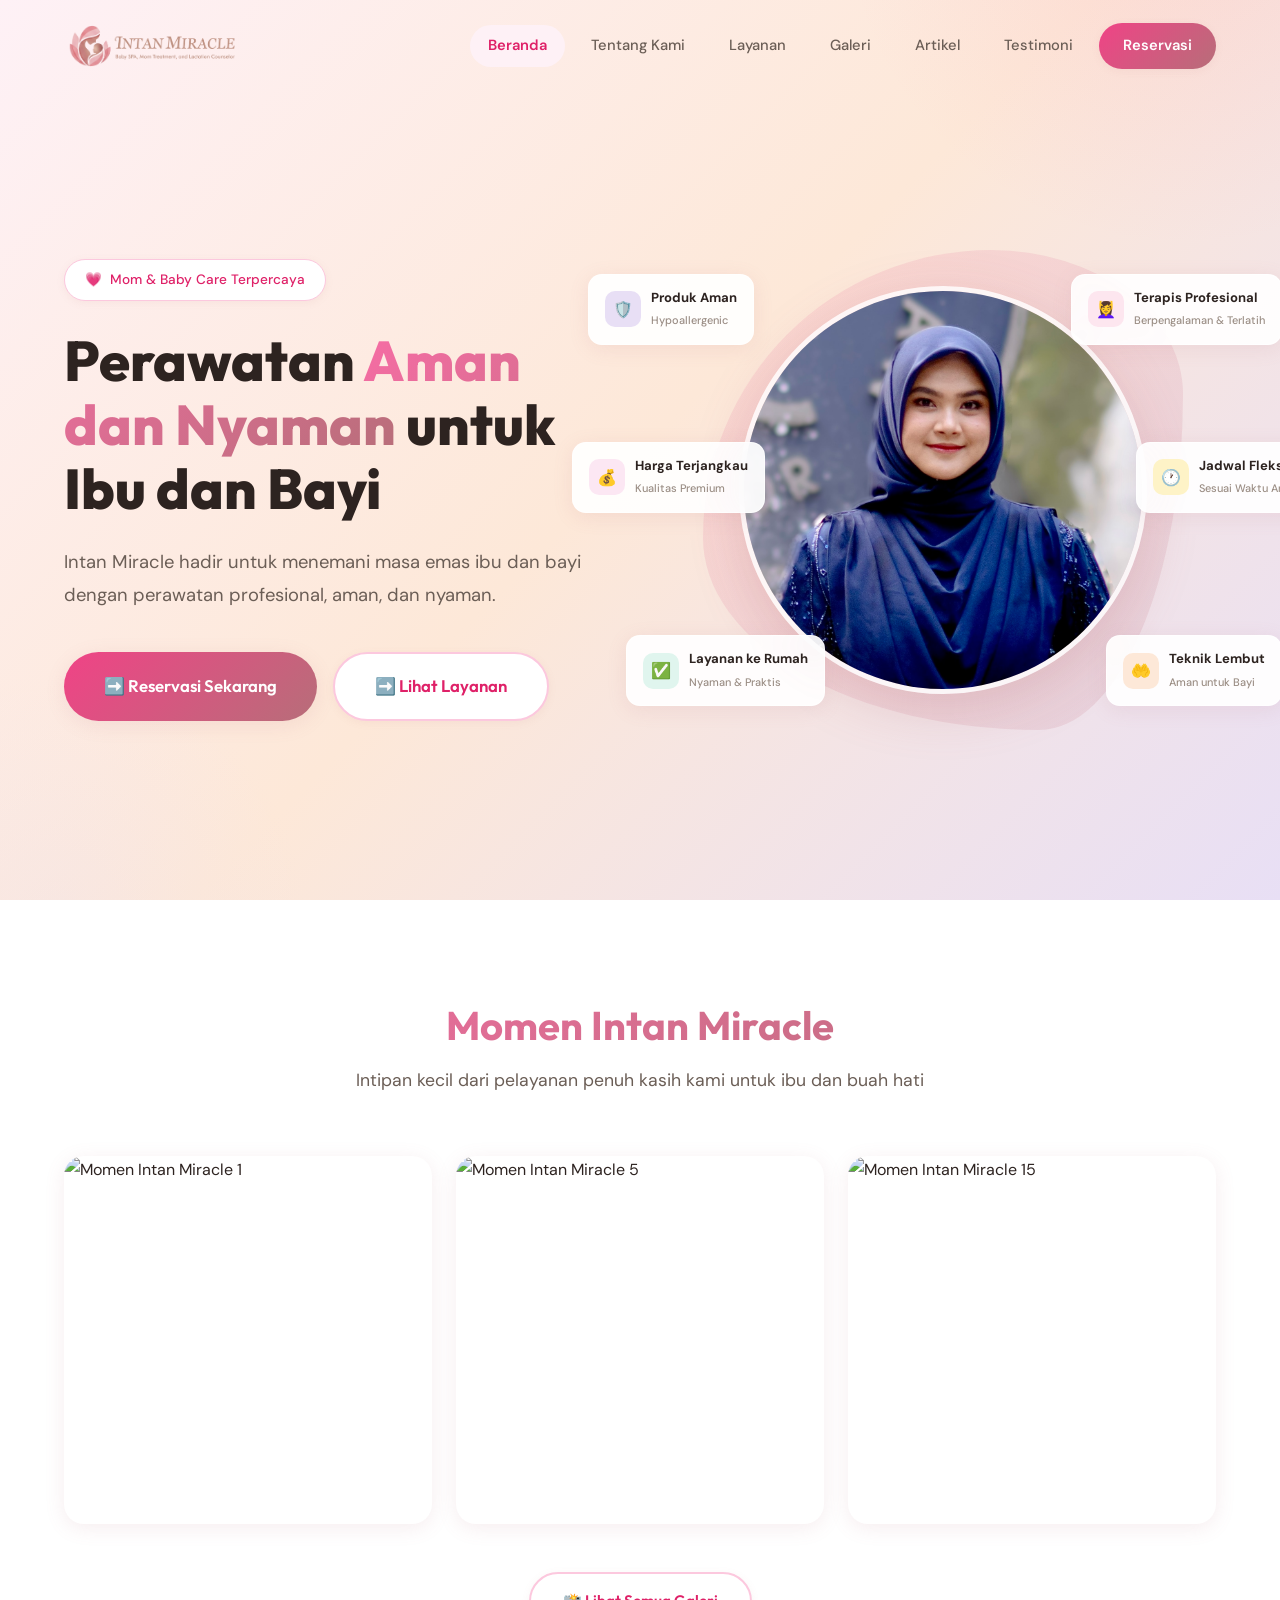
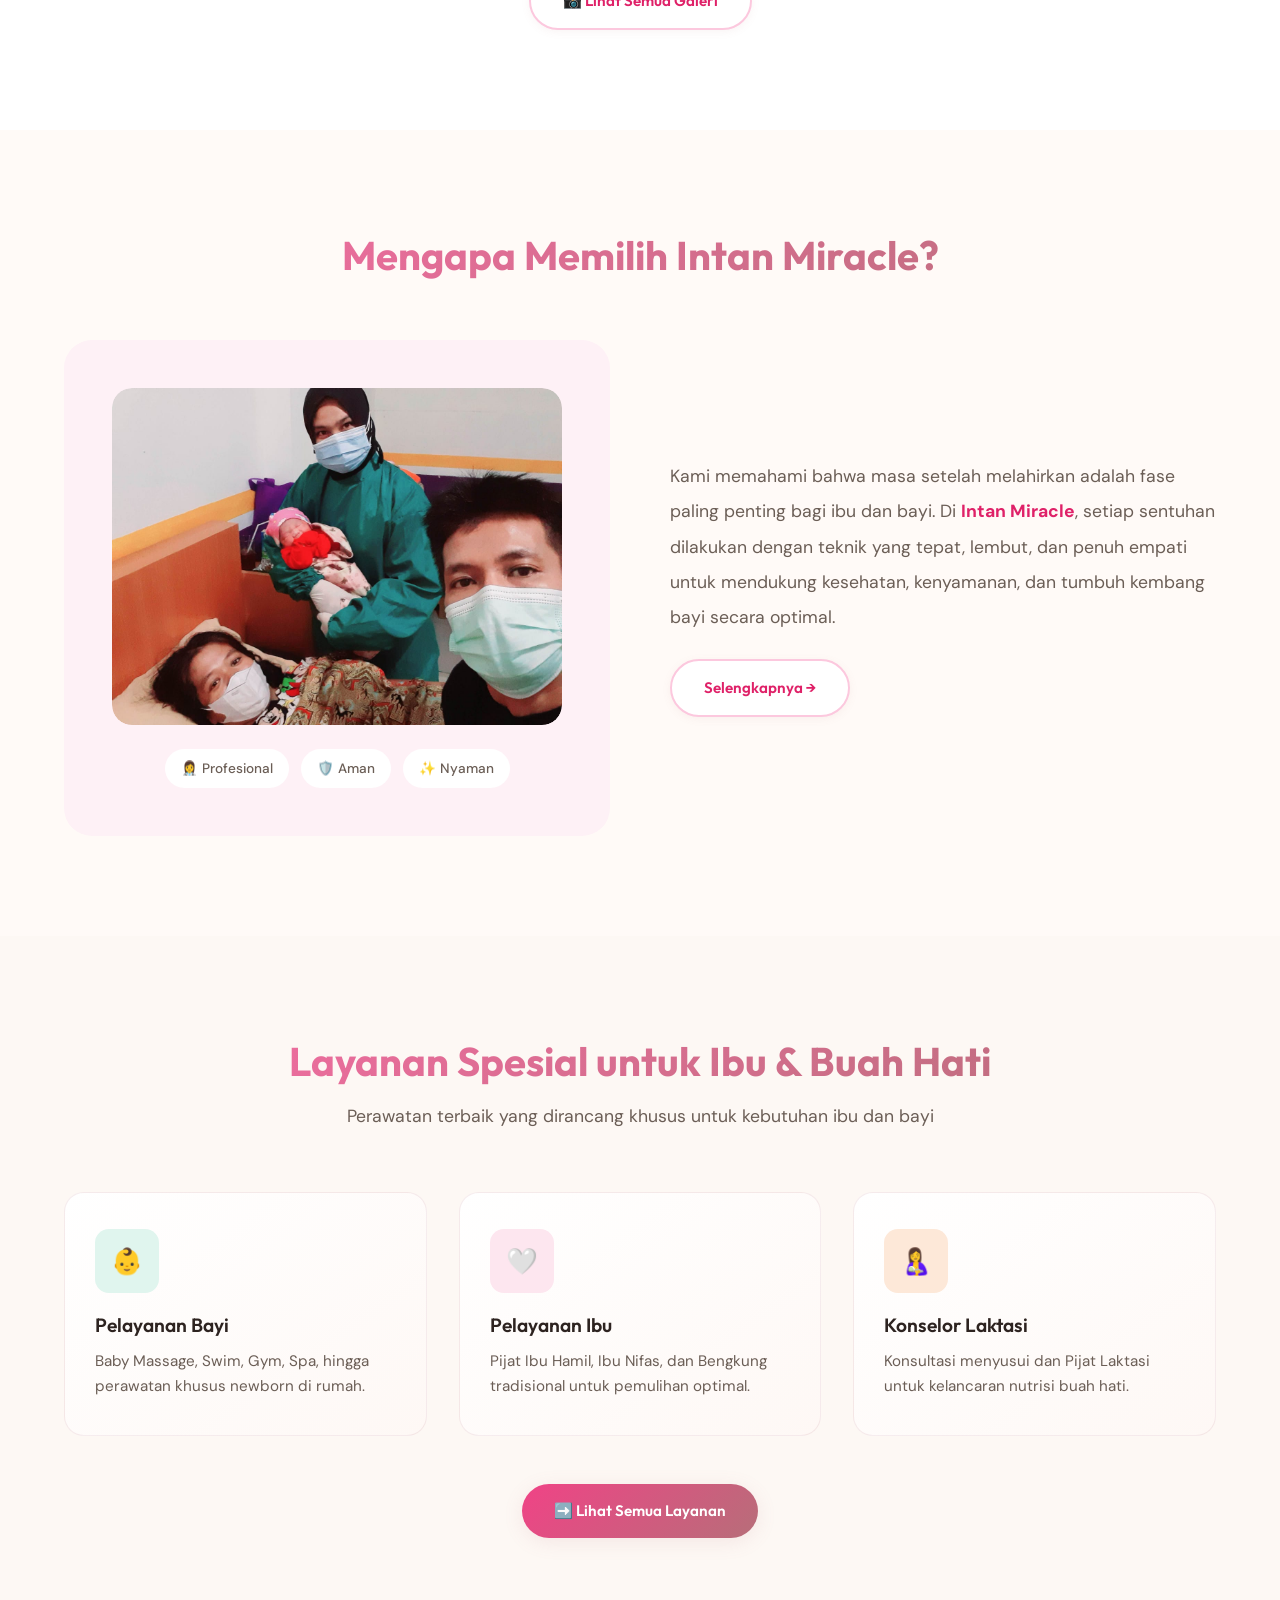
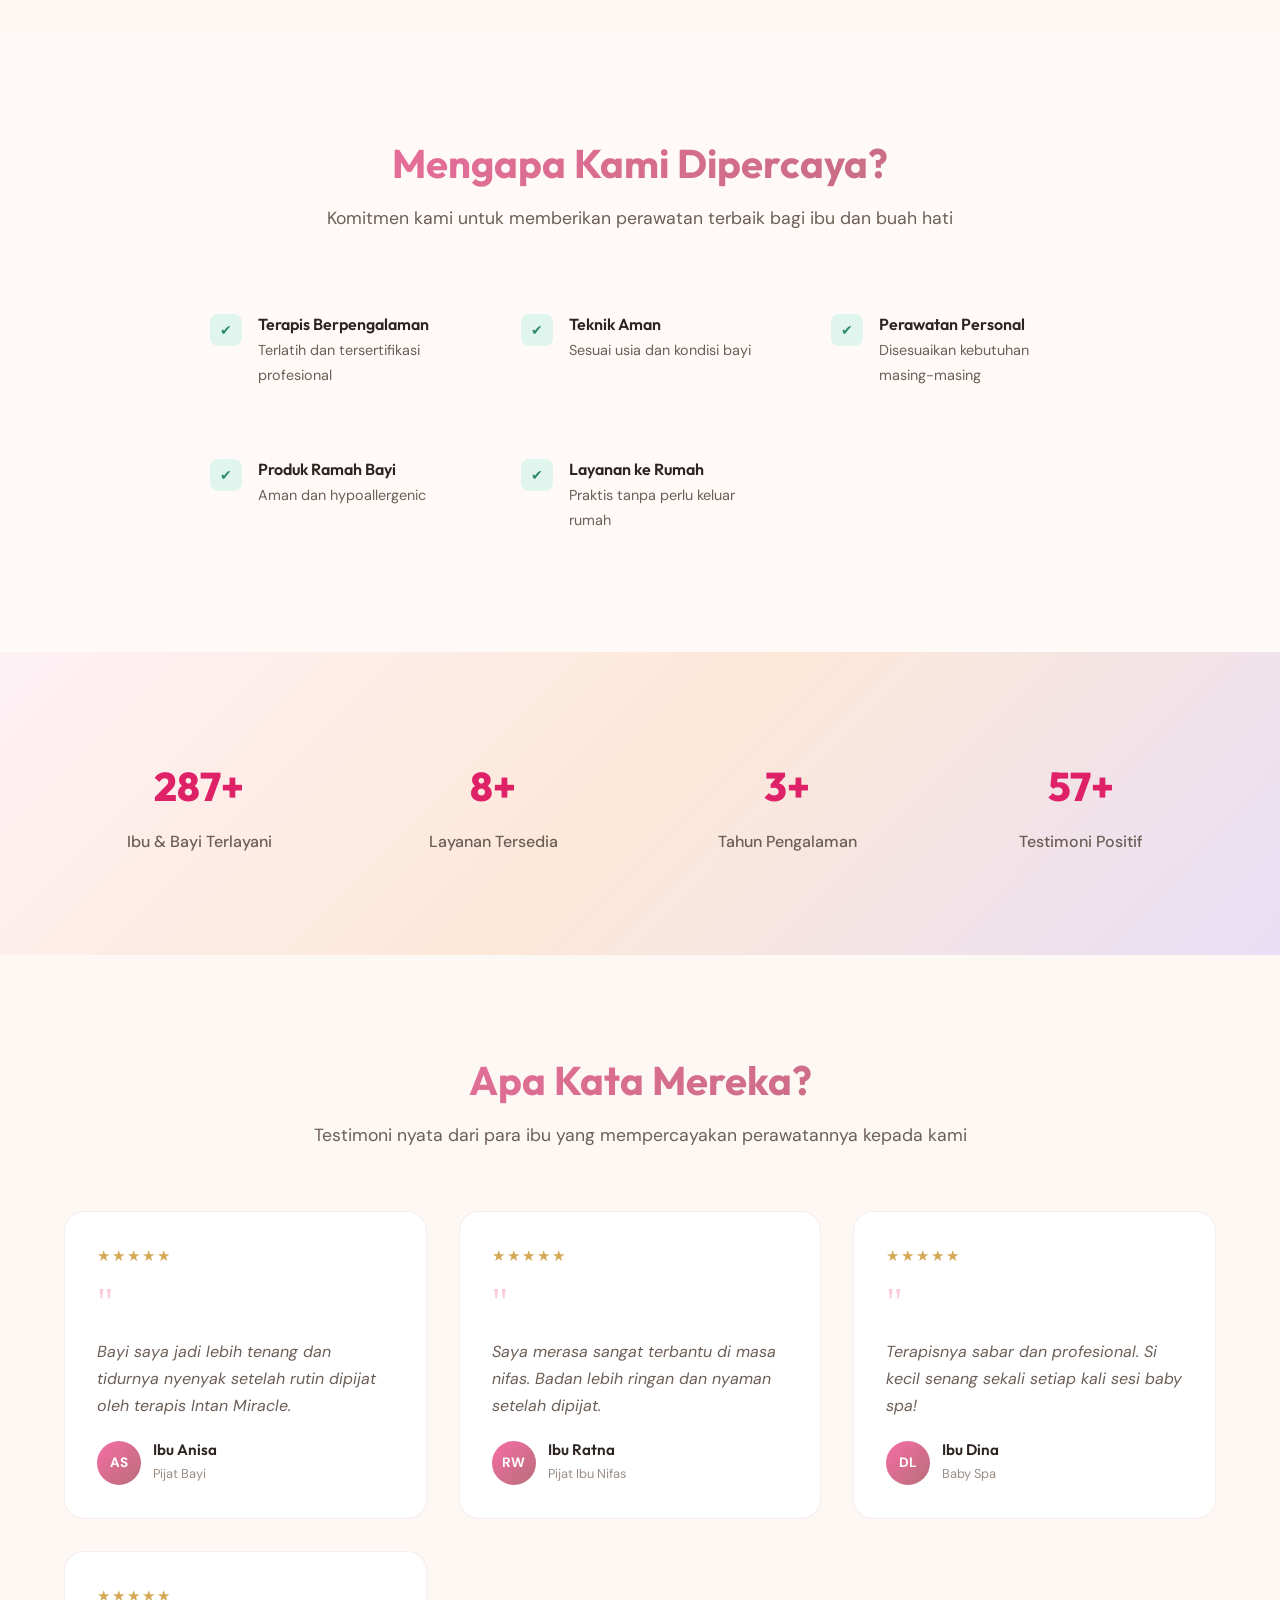
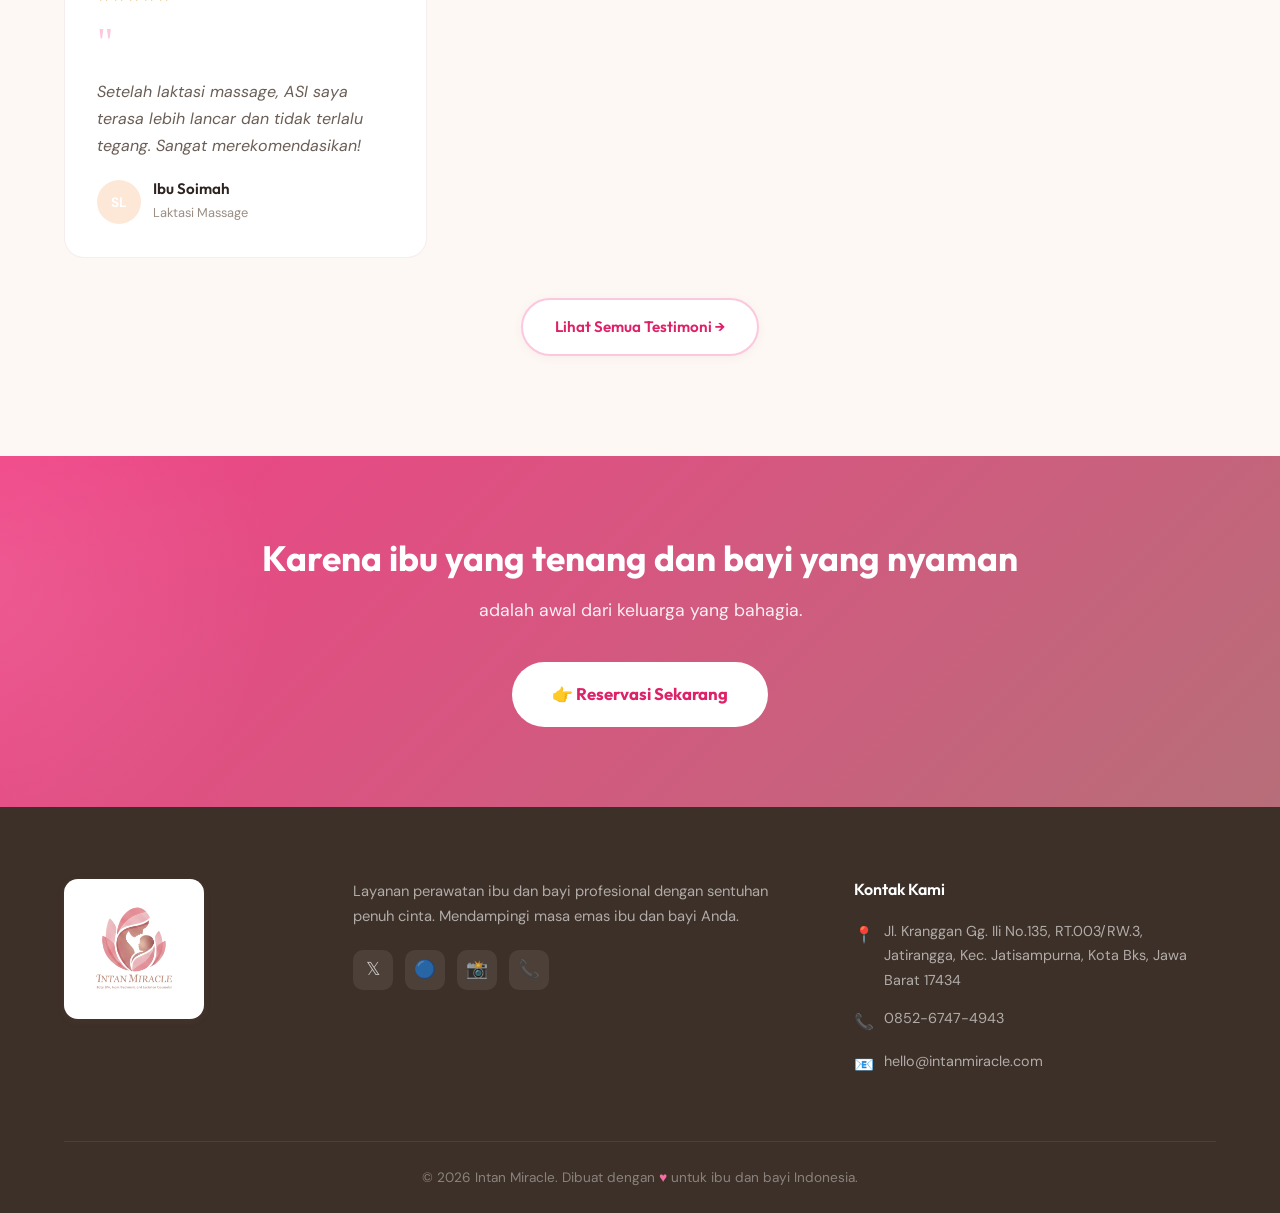
==== index.html @ eda2d68b "first commit" ====
<!DOCTYPE html>
<html lang="id">

<head>
  <meta charset="UTF-8">
  <meta name="viewport" content="width=device-width, initial-scale=1.0">
  <meta name="description"
    content="Intan Miracle - Layanan perawatan ibu dan bayi profesional dengan sentuhan penuh cinta. Pijat bayi, pijat ibu nifas, baby spa, dan laktasi massage.">
  <title>Intan Miracle — Perawatan Ibu & Bayi</title>
  <link rel="stylesheet" href="styles.css">
  <link rel="icon"
    href="data:image/svg+xml,<svg xmlns='http://www.w3.org/2000/svg' viewBox='0 0 100 100'><text y='.9em' font-size='90'>✨</text></svg>">
</head>

<body>

  <!-- Navbar -->
  <nav class="navbar">
    <div class="container">
      <a href="index.html" class="navbar-brand">
        <img src="Image/LOGO INTAN MIRACLE colour italic.png" alt="Intan Miracle Logo" class="logo-image">
      </a>
      <div class="navbar-nav">
        <a href="index.html" class="active">Beranda</a>
        <a href="tentang.html">Tentang Kami</a>
        <a href="layanan.html">Layanan</a>
        <a href="galeri.html">Galeri</a>
        <a href="artikel.html">Artikel</a>
        <a href="testimoni.html">Testimoni</a>
        <a href="reservasi.html" class="nav-cta">Reservasi</a>
      </div>
      <button class="hamburger" aria-label="Menu">
        <span></span>
        <span></span>
        <span></span>
      </button>
    </div>
    <div class="nav-overlay"></div>
  </nav>

  <!-- Hero Section -->
  <section class="hero">
    <div class="container hero-slider-track">
      <div class="hero-content">
        <div class="hero-badge">
          <span>💗</span> Mom & Baby Care Terpercaya
        </div>
        <h1>Perawatan <span class="highlight">Aman dan Nyaman</span> untuk Ibu dan Bayi</h1>
        <p class="hero-subtitle animate-on-scroll">
          Intan Miracle hadir untuk menemani masa emas<br class="br-mobile"> ibu dan bayi dengan perawatan
          profesional,<br class="br-mobile"> aman, dan nyaman.
        </p>
        <div class="hero-buttons">
          <a href="reservasi.html" class="btn btn-primary btn-lg">
            ➡️ Reservasi Sekarang
          </a>
          <a href="layanan.html" class="btn btn-secondary btn-lg">
            ➡️ Lihat Layanan
          </a>
        </div>
      </div>
      <div class="hero-visual">
        <div class="hero-image-wrapper">
          <div class="hero-blob"></div>
          <img src="Image/IMG_3317.JPG" alt="Intan Miracle - Terapis Profesional" class="hero-photo">
        </div>
        <div class="hero-float-card card-1">
          <div class="float-icon pink">💆‍♀️</div>
          <div>
            <strong>Terapis Profesional</strong>
            <br><small style="color: var(--text-muted);">Berpengalaman & Terlatih</small>
          </div>
        </div>
        <div class="hero-float-card card-2">
          <div class="float-icon mint">✅</div>
          <div>
            <strong>Layanan ke Rumah</strong>
            <br><small style="color: var(--text-muted);">Nyaman & Praktis</small>
          </div>
        </div>
        <div class="hero-float-card card-3">
          <div class="float-icon lavender">🛡️</div>
          <div>
            <strong>Produk Aman</strong>
            <br><small style="color: var(--text-muted);">Hypoallergenic</small>
          </div>
        </div>
        <div class="hero-float-card card-4">
          <div class="float-icon peach">🤲</div>
          <div>
            <strong>Teknik Lembut</strong>
            <br><small style="color: var(--text-muted);">Aman untuk Bayi</small>
          </div>
        </div>
        <div class="hero-float-card card-5">
          <div class="float-icon gold">🕐</div>
          <div>
            <strong>Jadwal Fleksibel</strong>
            <br><small style="color: var(--text-muted);">Sesuai Waktu Anda</small>
          </div>
        </div>
        <div class="hero-float-card card-6">
          <div class="float-icon rose">💰</div>
          <div>
            <strong>Harga Terjangkau</strong>
            <br><small style="color: var(--text-muted);">Kualitas Premium</small>
          </div>
        </div>
      </div>
    </div>

    <!-- Mobile Hero Slider Pagination -->
    <div class="hero-slider-dots">
      <div class="dot active"></div>
      <div class="dot"></div>
    </div>
  </section>

  <!-- Momen Intan Miracle -->
  <section class="section momen-section">
    <div class="container">
      <div class="section-header animate-on-scroll">
        <h2>Momen Intan Miracle</h2>
        <p>Intipan kecil dari pelayanan penuh kasih kami untuk<br class="br-mobile"> ibu dan buah hati</p>
      </div>
      <div class="momen-grid">
        <div class="gallery-item animate-on-scroll">
          <img src="Image/New Foto untuk Galeri Website/1.png" alt="Momen Intan Miracle 1">
          <div class="gallery-overlay"></div>
        </div>
        <div class="gallery-item animate-on-scroll">
          <img src="Image/New Foto untuk Galeri Website/5.png" alt="Momen Intan Miracle 5">
          <div class="gallery-overlay"></div>
        </div>
        <div class="gallery-item animate-on-scroll">
          <img src="Image/New Foto untuk Galeri Website/15.png" alt="Momen Intan Miracle 15">
          <div class="gallery-overlay"></div>
        </div>
      </div>
      <div style="text-align: center;" class="animate-on-scroll">
        <a href="galeri.html" class="btn btn-secondary">📸 Lihat Semua Galeri</a>
      </div>
    </div>
  </section>

  <!-- Mengapa Memilih Intan Miracle? -->
  <section class="section">
    <div class="container">
      <div class="section-header animate-on-scroll">
        <h2>Mengapa Memilih Intan Miracle?</h2>
      </div>
      <div class="grid-2" style="align-items: center; gap: 60px;">
        <div class="animate-on-scroll">
          <div style="background: var(--pink-50); border-radius: var(--radius-xl); padding: 48px; text-align: center;">
            <div style="margin-bottom: 24px; overflow: hidden; border-radius: var(--radius-lg);">
              <img src="Image/Melahirkan.jpeg" alt="Pelayanan Intan Miracle"
                style="width: 100%; height: auto; display: block; border-radius: var(--radius-lg);">
            </div>
            <div style="display: flex; justify-content: center; gap: 12px; flex-wrap: wrap;">
              <span
                style="background: white; padding: 8px 16px; border-radius: var(--radius-full); font-size: 0.85rem; font-weight: 500; color: var(--text-secondary);">👩‍⚕️
                Profesional</span>
              <span
                style="background: white; padding: 8px 16px; border-radius: var(--radius-full); font-size: 0.85rem; font-weight: 500; color: var(--text-secondary);">🛡️
                Aman</span>
              <span
                style="background: white; padding: 8px 16px; border-radius: var(--radius-full); font-size: 0.85rem; font-weight: 500; color: var(--text-secondary);">✨
                Nyaman</span>
            </div>
          </div>
        </div>
        <div class="animate-on-scroll">
          <p style="font-size: 1.1rem; color: var(--text-secondary); line-height: 2;">
            Kami memahami bahwa masa setelah melahirkan adalah fase paling penting bagi ibu dan bayi. Di <strong
              style="color: var(--pink-600);">Intan Miracle</strong>, setiap sentuhan dilakukan dengan teknik yang
            tepat, lembut, dan penuh empati untuk mendukung kesehatan, kenyamanan, dan tumbuh kembang bayi secara
            optimal.
          </p>
          <a href="tentang.html" class="btn btn-secondary" style="margin-top: 24px;">Selengkapnya →</a>
        </div>
      </div>
    </div>
  </section>

  <!-- Layanan Unggulan -->
  <section class="section section-alt">
    <div class="container">
      <div class="section-header animate-on-scroll">
        <h2>Layanan Spesial untuk<br class="br-mobile"> Ibu & Buah Hati</h2>
        <p>Perawatan terbaik yang dirancang khusus untuk kebutuhan ibu dan bayi</p>
      </div>
      <div class="grid-3">
        <!-- Pelayanan Bayi -->
        <div class="card animate-on-scroll">
          <div class="card-icon" style="background: var(--mint);">👶</div>
          <h3>Pelayanan Bayi</h3>
          <p>Baby Massage, Swim, Gym, Spa, hingga perawatan khusus newborn di rumah.</p>
        </div>
        <!-- Pelayanan Ibu -->
        <div class="card animate-on-scroll">
          <div class="card-icon" style="background: var(--pink-100);">🤍</div>
          <h3>Pelayanan Ibu</h3>
          <p>Pijat Ibu Hamil, Ibu Nifas, dan Bengkung tradisional untuk pemulihan optimal.</p>
        </div>
        <!-- Konselor Laktasi -->
        <div class="card animate-on-scroll">
          <div class="card-icon" style="background: var(--peach);">🤱</div>
          <h3>Konselor Laktasi</h3>
          <p>Konsultasi menyusui dan Pijat Laktasi untuk kelancaran nutrisi buah hati.</p>
        </div>
      </div>
      <div style="text-align: center; margin-top: 48px;" class="animate-on-scroll">
        <a href="layanan.html" class="btn btn-primary">➡️ Lihat Semua Layanan</a>
      </div>
    </div>
  </section>

  <!-- Keunggulan -->
  <section class="section">
    <div class="container">
      <div class="section-header animate-on-scroll">
        <h2>Mengapa Kami Dipercaya?</h2>
        <p>Komitmen kami untuk memberikan perawatan terbaik bagi ibu dan buah hati</p>
      </div>
      <div class="grid-3" style="max-width: 900px; margin: 0 auto;">
        <div class="feature-item animate-on-scroll">
          <div class="feature-check">✔</div>
          <div>
            <h4>Terapis Berpengalaman</h4>
            <p>Terlatih dan tersertifikasi profesional</p>
          </div>
        </div>
        <div class="feature-item animate-on-scroll">
          <div class="feature-check">✔</div>
          <div>
            <h4>Teknik Aman</h4>
            <p>Sesuai usia dan kondisi bayi</p>
          </div>
        </div>
        <div class="feature-item animate-on-scroll">
          <div class="feature-check">✔</div>
          <div>
            <h4>Perawatan Personal</h4>
            <p>Disesuaikan kebutuhan masing-masing</p>
          </div>
        </div>
        <div class="feature-item animate-on-scroll">
          <div class="feature-check">✔</div>
          <div>
            <h4>Produk Ramah Bayi</h4>
            <p>Aman dan hypoallergenic</p>
          </div>
        </div>
        <div class="feature-item animate-on-scroll">
          <div class="feature-check">✔</div>
          <div>
            <h4>Layanan ke Rumah</h4>
            <p>Praktis tanpa perlu keluar rumah</p>
          </div>
        </div>
      </div>
  </section>

  <!-- Stats Section -->
  <section class="section section-pink">
    <div class="container">
      <div class="grid-4" style="text-align: center;">
        <div class="animate-on-scroll">
          <div style="font-size: 2.5rem; font-family: 'Outfit', sans-serif; font-weight: 800; color: var(--pink-600);"
            data-count="500">0+</div>
          <p style="color: var(--text-secondary); font-weight: 500; margin-top: 8px;">Ibu & Bayi Terlayani</p>
        </div>
        <div class="animate-on-scroll">
          <div style="font-size: 2.5rem; font-family: 'Outfit', sans-serif; font-weight: 800; color: var(--pink-600);"
            data-count="15">0+</div>
          <p style="color: var(--text-secondary); font-weight: 500; margin-top: 8px;">Layanan Tersedia</p>
        </div>
        <div class="animate-on-scroll">
          <div style="font-size: 2.5rem; font-family: 'Outfit', sans-serif; font-weight: 800; color: var(--pink-600);"
            data-count="6">0+</div>
          <p style="color: var(--text-secondary); font-weight: 500; margin-top: 8px;">Tahun Pengalaman</p>
        </div>
        <div class="animate-on-scroll">
          <div style="font-size: 2.5rem; font-family: 'Outfit', sans-serif; font-weight: 800; color: var(--pink-600);"
            data-count="100">0+</div>
          <p style="color: var(--text-secondary); font-weight: 500; margin-top: 8px;">Testimoni Positif</p>
        </div>
      </div>
    </div>
  </section>

  <!-- Testimoni Singkat -->
  <section class="section section-alt">
    <div class="container">
      <div class="section-header animate-on-scroll">
        <h2>Apa Kata Mereka?</h2>
        <p>Testimoni nyata dari para ibu yang mempercayakan perawatannya kepada kami</p>
      </div>
      <div class="grid-3">
        <div class="testimonial-card animate-on-scroll">
          <div class="testimonial-stars">★★★★★</div>
          <div class="quote-icon">"</div>
          <p>Bayi saya jadi lebih tenang dan tidurnya nyenyak setelah rutin dipijat oleh terapis Intan Miracle.</p>
          <div class="author">
            <div class="author-avatar">AS</div>
            <div class="author-info">
              <h4>Ibu Anisa</h4>
              <span>Pijat Bayi</span>
            </div>
          </div>
        </div>
        <div class="testimonial-card animate-on-scroll">
          <div class="testimonial-stars">★★★★★</div>
          <div class="quote-icon">"</div>
          <p>Saya merasa sangat terbantu di masa nifas. Badan lebih ringan dan nyaman setelah dipijat.</p>
          <div class="author">
            <div class="author-avatar">RW</div>
            <div class="author-info">
              <h4>Ibu Ratna</h4>
              <span>Pijat Ibu Nifas</span>
            </div>
          </div>
        </div>
        <div class="testimonial-card animate-on-scroll">
          <div class="testimonial-stars">★★★★★</div>
          <div class="quote-icon">"</div>
          <p>Terapisnya sabar dan profesional. Si kecil senang sekali setiap kali sesi baby spa!</p>
          <div class="author">
            <div class="author-avatar">DL</div>
            <div class="author-info">
              <h4>Ibu Dina</h4>
              <span>Baby Spa</span>
            </div>
          </div>
        </div>
        <div class="testimonial-card animate-on-scroll">
          <div class="testimonial-stars">★★★★★</div>
          <div class="quote-icon">"</div>
          <p>Setelah laktasi massage, ASI saya terasa lebih lancar dan tidak terlalu tegang. Sangat merekomendasikan!
          </p>
          <div class="author">
            <div class="author-avatar" style="background: var(--peach);">SL</div>
            <div class="author-info">
              <h4>Ibu Soimah</h4>
              <span>Laktasi Massage</span>
            </div>
          </div>
        </div>
      </div>
      <div style="text-align: center; margin-top: 40px;" class="animate-on-scroll">
        <a href="testimoni.html" class="btn btn-secondary">Lihat Semua Testimoni →</a>
      </div>
    </div>
  </section>

  <!-- CTA -->
  <section class="cta-section">
    <div class="container">
      <h2>Karena ibu yang tenang dan<br class="br-mobile"> bayi yang nyaman</h2>
      <p>adalah awal dari keluarga yang bahagia.</p>
      <a href="reservasi.html" class="btn btn-lg">👉 Reservasi Sekarang</a>
    </div>
  </section>

  <!-- Footer -->
  <footer class="footer">
    <div class="container">
      <div class="footer-grid">
        <!-- Part 1: Logo -->
        <div class="footer-logo">
          <img src="Image/PP 2.jpg" alt="Intan Miracle Logo" class="logo-image-footer-large">
        </div>

        <!-- Part 2: Description & Social Media -->
        <div class="footer-about">
          <p class="footer-desc">
            Layanan perawatan ibu dan bayi profesional dengan sentuhan penuh cinta. Mendampingi masa emas ibu dan bayi
            Anda.
          </p>
          <div class="footer-social">
            <a href="#" target="_blank" aria-label="X (Twitter)">𝕏</a>
            <a href="#" target="_blank" aria-label="Facebook">🔵</a>
            <a href="https://www.instagram.com/intanmiraclecare/" target="_blank" aria-label="Instagram">📸</a>
            <a href="https://wa.me/6285267474943" target="_blank" aria-label="WhatsApp">📞</a>
          </div>
        </div>

        <!-- Part 3: Kontak Kami -->
        <div class="footer-contact-section">
          <h4>Kontak Kami</h4>
          <ul class="footer-contact">
            <li>
              <span class="contact-icon">📍</span>
              <span>Jl. Kranggan Gg. Ili No.135, RT.003/RW.3, Jatirangga, Kec. Jatisampurna, Kota Bks, Jawa Barat
                17434</span>
            </li>
            <li>
              <span class="contact-icon">📞</span>
              <span>0852-6747-4943</span>
            </li>
            <li>
              <span class="contact-icon">📧</span>
              <span>hello@intanmiracle.com</span>
            </li>
          </ul>
        </div>
      </div>
      <div class="footer-bottom">
        © 2026 Intan Miracle. Dibuat dengan <span class="heart">♥</span> untuk ibu dan bayi Indonesia.
      </div>
    </div>
  </footer>

  <script src="script.js"></script>
</body>

</html>
---- styles.css ----
/* ============================================
   INTAN MIRACLE — Design System
   Mom & Baby Care Premium Website
   ============================================ */

@import url('https://fonts.googleapis.com/css2?family=Outfit:wght@300;400;500;600;700;800&family=DM+Sans:ital,wght@0,400;0,500;0,700;1,400&display=swap');

/* --- Custom Properties --- */
:root {
  /* Primary Palette */
  --pink-50: #fef1f6;
  --pink-100: #fde6ef;
  --pink-200: #fcc8de;
  --pink-300: #fba4c8;
  --pink-400: #f76da5;
  --pink-500: #f04386;
  --pink-600: #df2168;
  --pink-700: #c21351;
  --pink-800: #a01344;
  --pink-900: #85143c;

  /* Rose Gold Accent */
  --rose-gold: #b76e79;
  --rose-gold-light: #d4a0a7;
  --rose-gold-dark: #8e4f58;

  /* Warm Neutrals */
  --cream: #fdf8f4;
  --cream-dark: #f5ece3;
  --beige: #f0e4d7;
  --warm-gray: #8a7f76;
  --warm-gray-dark: #5c534b;
  --brown-dark: #3d3028;

  /* Accent */
  --lavender: #e8dff5;
  --mint: #e0f5ee;
  --peach: #fde8d8;
  --gold: #d4a855;
  --gold-light: #f5e6c8;

  /* Semantic */
  --bg-primary: #fffaf7;
  --bg-secondary: var(--cream);
  --bg-card: #ffffff;
  --text-primary: #2d2320;
  --text-secondary: #6b5e56;
  --text-muted: #9b8e85;
  --border-light: rgba(183, 110, 121, 0.12);
  --border-medium: rgba(183, 110, 121, 0.25);

  /* Gradients */
  --gradient-primary: linear-gradient(135deg, var(--pink-400), var(--rose-gold));
  --gradient-hero: linear-gradient(135deg, #fef1f6 0%, #fde8d8 50%, #e8dff5 100%);
  --gradient-card: linear-gradient(145deg, #ffffff 0%, #fef8f5 100%);
  --gradient-cta: linear-gradient(135deg, var(--pink-500) 0%, var(--rose-gold) 100%);
  --gradient-glass: linear-gradient(135deg, rgba(255, 255, 255, 0.85), rgba(255, 255, 255, 0.55));

  /* Shadows */
  --shadow-sm: 0 2px 8px rgba(183, 110, 121, 0.08);
  --shadow-md: 0 4px 20px rgba(183, 110, 121, 0.12);
  --shadow-lg: 0 8px 40px rgba(183, 110, 121, 0.15);
  --shadow-xl: 0 16px 60px rgba(183, 110, 121, 0.18);
  --shadow-glow: 0 0 30px rgba(247, 109, 165, 0.2);

  /* Spacing */
  --section-py: 100px;
  --container-px: 24px;
  --container-max: 1200px;

  /* Radius */
  --radius-sm: 8px;
  --radius-md: 14px;
  --radius-lg: 20px;
  --radius-xl: 28px;
  --radius-full: 9999px;

  /* Transitions */
  --transition-fast: 0.2s cubic-bezier(0.4, 0, 0.2, 1);
  --transition-base: 0.3s cubic-bezier(0.4, 0, 0.2, 1);
  --transition-slow: 0.5s cubic-bezier(0.4, 0, 0.2, 1);
  --transition-spring: 0.6s cubic-bezier(0.34, 1.56, 0.64, 1);
}

/* --- Reset & Base --- */
*,
*::before,
*::after {
  box-sizing: border-box;
  margin: 0;
  padding: 0;
}

html {
  scroll-behavior: smooth;
  font-size: 16px;
}

body {
  font-family: 'DM Sans', sans-serif;
  background-color: var(--bg-primary);
  color: var(--text-primary);
  line-height: 1.7;
  overflow-x: hidden;
  -webkit-font-smoothing: antialiased;
  -moz-osx-font-smoothing: grayscale;
}

h1,
h2,
h3,
h4,
h5,
h6 {
  font-family: 'Outfit', sans-serif;
  line-height: 1.25;
  color: var(--text-primary);
}

a {
  text-decoration: none;
  color: inherit;
  transition: color var(--transition-fast);
}

img {
  max-width: 100%;
  height: auto;
  display: block;
}

ul,
ol {
  list-style: none;
}

button,
input,
select,
textarea {
  font-family: inherit;
  font-size: inherit;
  border: none;
  outline: none;
}

/* --- Utility --- */
.container {
  max-width: var(--container-max);
  margin: 0 auto;
  padding: 0 var(--container-px);
}

.section {
  padding: var(--section-py) 0;
}

.section-alt {
  background-color: var(--cream);
}

.section-pink {
  background: var(--gradient-hero);
}

.section-header {
  text-align: center;
  margin-bottom: 60px;
}

.section-header h2 {
  font-size: clamp(1.75rem, 4vw, 2.5rem);
  font-weight: 700;
  margin-bottom: 16px;
  background: var(--gradient-primary);
  -webkit-background-clip: text;
  -webkit-text-fill-color: transparent;
  background-clip: text;
}

.section-header p {
  font-size: 1.1rem;
  color: var(--text-secondary);
  max-width: 800px;
  margin: 0 auto;
}

.text-gradient {
  background: var(--gradient-primary);
  -webkit-background-clip: text;
  -webkit-text-fill-color: transparent;
  background-clip: text;
}

/* --- Responsive Utilities --- */
.br-mobile {
  display: none;
}

.br-desktop {
  display: none;
}

@media (min-width: 1024px) {
  .br-desktop {
    display: block;
  }
}

@media (max-width: 1023px) {
  .br-mobile {
    display: block;
  }
}

/* --- Animations --- */
@keyframes fadeInUp {
  from {
    opacity: 0;
    transform: translateY(30px);
  }

  to {
    opacity: 1;
    transform: translateY(0);
  }
}

@keyframes fadeInDown {
  from {
    opacity: 0;
    transform: translateY(-20px);
  }

  to {
    opacity: 1;
    transform: translateY(0);
  }
}

@keyframes fadeIn {
  from {
    opacity: 0;
  }

  to {
    opacity: 1;
  }
}

@keyframes scaleIn {
  from {
    opacity: 0;
    transform: scale(0.9);
  }

  to {
    opacity: 1;
    transform: scale(1);
  }
}

@keyframes float {

  0%,
  100% {
    transform: translateY(0);
  }

  50% {
    transform: translateY(-12px);
  }
}

@keyframes shimmer {
  0% {
    background-position: -200% center;
  }

  100% {
    background-position: 200% center;
  }
}

@keyframes pulse-soft {

  0%,
  100% {
    box-shadow: 0 0 0 0 rgba(240, 67, 134, 0.3);
  }

  50% {
    box-shadow: 0 0 0 15px rgba(240, 67, 134, 0);
  }
}

@keyframes blob {

  0%,
  100% {
    border-radius: 60% 40% 30% 70% / 60% 30% 70% 40%;
  }

  25% {
    border-radius: 30% 60% 70% 40% / 50% 60% 30% 60%;
  }

  50% {
    border-radius: 50% 60% 30% 60% / 30% 60% 70% 40%;
  }

  75% {
    border-radius: 60% 40% 60% 30% / 60% 40% 30% 70%;
  }
}

.animate-on-scroll {
  opacity: 0;
  transform: translateY(30px);
  transition: opacity 0.7s ease, transform 0.7s ease;
}

.animate-on-scroll.visible {
  opacity: 1;
  transform: translateY(0);
}

/* --- Navbar --- */
.navbar {
  position: fixed;
  top: 0;
  left: 0;
  right: 0;
  z-index: 1000;
  padding: 16px 0;
  transition: all var(--transition-base);
}

.navbar.scrolled {
  background: rgba(255, 255, 255, 0.92);
  backdrop-filter: blur(20px);
  -webkit-backdrop-filter: blur(20px);
  box-shadow: var(--shadow-md);
  padding: 10px 0;
}

.navbar .container {
  display: flex;
  align-items: center;
  justify-content: space-between;
}

.navbar-brand {
  display: flex;
  align-items: center;
}

.navbar-brand .logo-image {
  height: 60px;
  width: auto;
  display: block;
  transition: all var(--transition-base);
}

.navbar-brand:hover .logo-image {
  transform: scale(1.05);
}

.navbar-brand .brand-icon {
  width: 42px;
  height: 42px;
  background: var(--gradient-cta);
  border-radius: 12px;
  display: flex;
  align-items: center;
  justify-content: center;
  font-size: 1.2rem;
  color: white;
  box-shadow: var(--shadow-sm);
}

.navbar-nav {
  display: flex;
  align-items: center;
  gap: 8px;
}

.navbar-nav a {
  padding: 8px 18px;
  border-radius: var(--radius-full);
  font-size: 0.92rem;
  font-weight: 500;
  color: var(--text-secondary);
  transition: all var(--transition-fast);
  position: relative;
}

.navbar-nav a:hover,
.navbar-nav a.active {
  color: var(--pink-600);
  background: var(--pink-50);
}

.navbar-nav a.active {
  font-weight: 600;
}

.nav-cta {
  background: var(--gradient-cta) !important;
  color: white !important;
  font-weight: 600 !important;
  padding: 10px 24px !important;
  box-shadow: var(--shadow-sm);
}

.nav-cta:hover {
  box-shadow: var(--shadow-glow) !important;
  transform: translateY(-1px);
}

/* Hamburger */
.hamburger {
  display: none;
  flex-direction: column;
  gap: 5px;
  cursor: pointer;
  padding: 8px;
  background: none;
  border: none;
  z-index: 1001;
}

.hamburger span {
  display: block;
  width: 26px;
  height: 2.5px;
  background: var(--text-primary);
  border-radius: 2px;
  transition: all var(--transition-base);
}

.hamburger.active span:nth-child(1) {
  transform: rotate(45deg) translate(5px, 5px);
}

.hamburger.active span:nth-child(2) {
  opacity: 0;
}

.hamburger.active span:nth-child(3) {
  transform: rotate(-45deg) translate(6px, -6px);
}

/* --- Buttons --- */
.btn {
  display: inline-flex;
  align-items: center;
  gap: 8px;
  padding: 14px 32px;
  border-radius: var(--radius-full);
  font-family: 'Outfit', sans-serif;
  font-weight: 600;
  font-size: 0.95rem;
  cursor: pointer;
  transition: all var(--transition-base);
  border: none;
  text-align: center;
  white-space: nowrap;
}

.btn-primary {
  background: var(--gradient-cta);
  color: white;
  box-shadow: var(--shadow-md);
}

.btn-primary:hover {
  box-shadow: var(--shadow-glow);
  transform: translateY(-3px);
}

.btn-secondary {
  background: white;
  color: var(--pink-600);
  border: 2px solid var(--pink-200);
  box-shadow: var(--shadow-sm);
}

.btn-secondary:hover {
  border-color: var(--pink-400);
  background: var(--pink-50);
  transform: translateY(-3px);
}

.btn-lg {
  padding: 18px 40px;
  font-size: 1.05rem;
}

/* --- Cards --- */
.card {
  background: var(--gradient-card);
  border-radius: var(--radius-lg);
  padding: 36px 30px;
  border: 1px solid var(--border-light);
  transition: all var(--transition-base);
  position: relative;
  overflow: hidden;
}

.card::before {
  content: '';
  position: absolute;
  top: 0;
  left: 0;
  right: 0;
  height: 4px;
  background: var(--gradient-primary);
  opacity: 0;
  transition: opacity var(--transition-base);
}

.card:hover {
  transform: translateY(-6px);
  box-shadow: var(--shadow-lg);
  border-color: var(--border-medium);
}

.card:hover::before {
  opacity: 1;
}

.card-icon {
  width: 64px;
  height: 64px;
  border-radius: var(--radius-md);
  display: flex;
  align-items: center;
  justify-content: center;
  font-size: 1.6rem;
  margin-bottom: 20px;
  background: var(--pink-50);
}

.card h3 {
  font-size: 1.2rem;
  font-weight: 600;
  margin-bottom: 12px;
}

.card p {
  color: var(--text-secondary);
  font-size: 0.95rem;
  line-height: 1.65;
}

/* --- Hero Section --- */
.hero {
  min-height: 100vh;
  display: flex;
  align-items: center;
  background: var(--gradient-hero);
  position: relative;
  overflow: hidden;
  padding-top: 80px;
}

.hero::before {
  content: '';
  position: absolute;
  top: -50%;
  right: -20%;
  width: 700px;
  height: 700px;
  background: radial-gradient(circle, rgba(247, 109, 165, 0.12) 0%, transparent 70%);
  animation: blob 15s ease-in-out infinite;
}

.hero::after {
  content: '';
  position: absolute;
  bottom: -30%;
  left: -15%;
  width: 500px;
  height: 500px;
  background: radial-gradient(circle, rgba(232, 223, 245, 0.25) 0%, transparent 70%);
  animation: blob 12s ease-in-out infinite reverse;
}

.hero .hero-slider-track {
  position: relative;
  z-index: 1;
  display: grid;
  grid-template-columns: 1fr 1fr;
  gap: 60px;
  align-items: center;
}

/* Base style for slider dots (hidden on desktop) */
.hero-slider-dots {
  display: none;
  position: absolute;
  bottom: 30px;
  left: 0;
  right: 0;
  justify-content: center;
  gap: 8px;
  z-index: 10;
}

.hero-slider-dots .dot {
  width: 8px;
  height: 8px;
  background: rgba(255, 126, 153, 0.3);
  border-radius: var(--radius-full);
  cursor: pointer;
  transition: all var(--transition-base);
}

.hero-slider-dots .dot.active {
  background: var(--pink-500);
  width: 20px;
}

.hero-content {
  animation: fadeInUp 0.8s ease;
}

.hero-badge {
  display: inline-flex;
  align-items: center;
  gap: 8px;
  background: white;
  border: 1px solid var(--pink-200);
  padding: 8px 20px;
  border-radius: var(--radius-full);
  font-size: 0.85rem;
  font-weight: 500;
  color: var(--pink-600);
  margin-bottom: 28px;
  box-shadow: var(--shadow-sm);
}

.hero-badge span {
  animation: pulse-soft 2s infinite;
  display: inline-block;
}

.hero h1 {
  font-size: clamp(2.2rem, 5vw, 3.5rem);
  font-weight: 800;
  line-height: 1.15;
  margin-bottom: 24px;
  color: var(--text-primary);
}

.hero h1 .highlight {
  background: var(--gradient-primary);
  -webkit-background-clip: text;
  -webkit-text-fill-color: transparent;
  background-clip: text;
}

.hero-subtitle {
  font-size: 1.15rem;
  color: var(--text-secondary);
  margin-bottom: 40px;
  max-width: 520px;
  line-height: 1.8;
}

.hero-buttons {
  display: flex;
  gap: 16px;
  flex-wrap: wrap;
}

.hero-visual {
  position: relative;
  display: flex;
  justify-content: center;
  align-items: center;
  animation: fadeIn 1s ease 0.3s both;
}

.hero-image-wrapper {
  position: relative;
  width: 100%;
  max-width: 480px;
}

.hero-image-wrapper .hero-blob {
  width: 100%;
  aspect-ratio: 1;
  background: var(--gradient-primary);
  border-radius: 60% 40% 30% 70% / 60% 30% 70% 40%;
  animation: blob 10s ease-in-out infinite;
  opacity: 0.15;
}

.hero-image-wrapper .hero-photo {
  position: absolute;
  top: 50%;
  left: 50%;
  transform: translate(-50%, -50%);
  width: 85%;
  height: 85%;
  object-fit: cover;
  object-position: center 15%;
  border-radius: 50%;
  border: 5px solid rgba(255, 255, 255, 0.8);
  box-shadow: 0 15px 50px rgba(183, 110, 121, 0.25);
}

.hero-float-card {
  position: absolute;
  background: rgba(255, 255, 255, 0.92);
  backdrop-filter: blur(12px);
  border-radius: var(--radius-md);
  padding: 12px 16px;
  box-shadow: var(--shadow-md);
  display: flex;
  align-items: center;
  gap: 10px;
  font-size: 0.82rem;
  font-weight: 500;
  animation: float 4s ease-in-out infinite;
  border: 1px solid rgba(255, 255, 255, 0.6);
  z-index: 2;
}

.hero-float-card.card-1 {
  top: 5%;
  right: -12%;
  animation-delay: 0s;
}

.hero-float-card.card-2 {
  bottom: 5%;
  left: -8%;
  animation-delay: 1s;
}

.hero-float-card.card-3 {
  top: 5%;
  left: -15%;
  animation-delay: 2s;
}

.hero-float-card.card-4 {
  bottom: 5%;
  right: -12%;
  animation-delay: 0.5s;
}

.hero-float-card.card-5 {
  top: 40%;
  right: -20%;
  animation-delay: 1.5s;
}

.hero-float-card.card-6 {
  top: 40%;
  left: -18%;
  animation-delay: 2.5s;
}

.hero-float-card .float-icon {
  width: 36px;
  height: 36px;
  border-radius: 10px;
  display: flex;
  align-items: center;
  justify-content: center;
  font-size: 1rem;
  flex-shrink: 0;
}

.float-icon.pink {
  background: var(--pink-100);
}

.float-icon.mint {
  background: var(--mint);
}

.float-icon.peach {
  background: var(--peach);
}

.float-icon.lavender {
  background: var(--lavender);
}

.float-icon.gold {
  background: #fef3c7;
}

.float-icon.rose {
  background: #fce7f3;
}

/* --- Grid Layouts --- */
.grid-2 {
  display: grid;
  grid-template-columns: repeat(2, 1fr);
  gap: 32px;
}

.grid-3 {
  display: grid;
  grid-template-columns: repeat(3, 1fr);
  gap: 32px;
}

.grid-4 {
  display: grid;
  grid-template-columns: repeat(4, 1fr);
  gap: 24px;
}

/* --- Features / Keunggulan --- */
.feature-item {
  display: flex;
  align-items: flex-start;
  gap: 16px;
  padding: 20px;
  border-radius: var(--radius-md);
  transition: all var(--transition-base);
}

.feature-item:hover {
  background: white;
  box-shadow: var(--shadow-sm);
}

.feature-check {
  width: 32px;
  height: 32px;
  border-radius: 8px;
  background: var(--mint);
  display: flex;
  align-items: center;
  justify-content: center;
  flex-shrink: 0;
  font-size: 0.9rem;
  color: #2d8a6e;
}

.feature-item h4 {
  font-size: 1rem;
  font-weight: 600;
  margin-bottom: 4px;
}

.feature-item p {
  font-size: 0.9rem;
  color: var(--text-secondary);
}

/* --- Testimonial Cards --- */
.testimonial-card {
  background: white;
  border-radius: var(--radius-lg);
  padding: 32px;
  border: 1px solid var(--border-light);
  position: relative;
  transition: all var(--transition-base);
}

.testimonial-card:hover {
  transform: translateY(-4px);
  box-shadow: var(--shadow-lg);
}

.testimonial-card .quote-icon {
  font-size: 2.5rem;
  color: var(--pink-200);
  margin-bottom: 16px;
  font-family: Georgia, serif;
  line-height: 1;
}

.testimonial-card p {
  font-size: 1rem;
  color: var(--text-secondary);
  font-style: italic;
  margin-bottom: 20px;
  line-height: 1.7;
}

.testimonial-card .author {
  display: flex;
  align-items: center;
  gap: 12px;
}

.testimonial-card .author-avatar {
  width: 44px;
  height: 44px;
  border-radius: 50%;
  background: var(--gradient-primary);
  display: flex;
  align-items: center;
  justify-content: center;
  color: white;
  font-weight: 700;
  font-size: 0.85rem;
}

.testimonial-card .author-info h4 {
  font-size: 0.95rem;
  font-weight: 600;
}

.testimonial-card .author-info span {
  font-size: 0.8rem;
  color: var(--text-muted);
}

.testimonial-stars {
  color: var(--gold);
  margin-bottom: 12px;
  font-size: 0.95rem;
  letter-spacing: 2px;
}

/* --- CTA Section --- */
.cta-section {
  background: var(--gradient-cta);
  padding: 80px 0;
  text-align: center;
  position: relative;
  overflow: hidden;
}

.cta-section::before {
  content: '';
  position: absolute;
  top: -50%;
  left: -25%;
  width: 600px;
  height: 600px;
  background: radial-gradient(circle, rgba(255, 255, 255, 0.1) 0%, transparent 70%);
  animation: blob 12s ease-in-out infinite;
}

.cta-section h2 {
  font-size: clamp(1.5rem, 3.5vw, 2.2rem);
  color: white;
  margin-bottom: 16px;
  font-weight: 700;
  position: relative;
  z-index: 1;
}

.cta-section p {
  color: rgba(255, 255, 255, 0.9);
  font-size: 1.1rem;
  margin-bottom: 36px;
  max-width: 560px;
  margin-left: auto;
  margin-right: auto;
  position: relative;
  z-index: 1;
}

.cta-section .btn {
  background: white;
  color: var(--pink-600);
  font-weight: 700;
  position: relative;
  z-index: 1;
}

.cta-section .btn:hover {
  box-shadow: 0 8px 30px rgba(0, 0, 0, 0.2);
  transform: translateY(-3px);
}

/* --- Page Header --- */
.page-header {
  padding: 140px 0 80px;
  background: var(--gradient-hero);
  text-align: center;
  position: relative;
  overflow: hidden;
}

.page-header::before {
  content: '';
  position: absolute;
  bottom: 0;
  left: 0;
  right: 0;
  height: 80px;
  background: linear-gradient(to top, var(--bg-primary), transparent);
}

.page-header h1 {
  font-size: clamp(2rem, 4.5vw, 3rem);
  font-weight: 800;
  margin-bottom: 16px;
  animation: fadeInDown 0.6s ease;
}

.page-header p {
  font-size: 1.15rem;
  color: var(--text-secondary);
  max-width: 800px;
  margin: 0 auto;
  animation: fadeInUp 0.6s ease 0.2s both;
}

/* --- About Page --- */
.about-intro {
  display: grid;
  grid-template-columns: 1fr 1fr;
  gap: 60px;
  align-items: center;
}

.about-intro-visual {
  position: relative;
}

.about-intro-visual .about-blob {
  width: 100%;
  aspect-ratio: 1;
  background: var(--gradient-primary);
  border-radius: 60% 40% 30% 70% / 60% 30% 70% 40%;
  animation: blob 12s ease-in-out infinite;
  opacity: 0.1;
}

.about-intro-visual .about-emoji {
  position: absolute;
  top: 50%;
  left: 50%;
  transform: translate(-50%, -50%);
  font-size: 7rem;
}

.about-intro-visual .about-photo {
  position: absolute;
  top: 50%;
  left: 50%;
  transform: translate(-50%, -50%);
  width: 65%;
  height: 65%;
  object-fit: cover;
  border-radius: 50%;
  border: 4px solid white;
  box-shadow: var(--shadow-md);
}

.about-text h2 {
  font-size: 2rem;
  font-weight: 700;
  margin-bottom: 20px;
  color: var(--pink-600);
}

.about-text p {
  color: var(--text-secondary);
  font-size: 1.05rem;
  line-height: 1.85;
}

.vision-mission {
  display: grid;
  grid-template-columns: 1fr 1fr;
  gap: 40px;
}

.vm-card {
  background: white;
  border-radius: var(--radius-lg);
  padding: 40px;
  border: 1px solid var(--border-light);
  transition: all var(--transition-base);
}

.vm-card:hover {
  box-shadow: var(--shadow-lg);
  transform: translateY(-4px);
}

.vm-card h3 {
  font-size: 1.4rem;
  font-weight: 700;
  margin-bottom: 16px;
  color: var(--pink-600);
}

.vm-card p,
.vm-card li {
  color: var(--text-secondary);
  line-height: 1.8;
}

.vm-card ul {
  margin-top: 8px;
}

.vm-card ul li {
  padding: 6px 0;
  padding-left: 28px;
  position: relative;
}

.vm-card ul li::before {
  content: '✦';
  position: absolute;
  left: 0;
  color: var(--pink-400);
}

.values-grid {
  display: grid;
  grid-template-columns: repeat(5, 1fr);
  gap: 24px;
}

.value-item {
  text-align: center;
  padding: 36px 20px;
  background: white;
  border-radius: var(--radius-lg);
  border: 1px solid var(--border-light);
  transition: all var(--transition-base);
}

.value-item:hover {
  transform: translateY(-6px);
  box-shadow: var(--shadow-lg);
  border-color: var(--pink-200);
}

.value-item .value-icon {
  font-size: 2.5rem;
  margin-bottom: 16px;
}

.value-item h4 {
  font-size: 1rem;
  font-weight: 600;
  color: var(--text-primary);
}

/* --- Service Page --- */
.service-category-header {
  text-align: center;
  margin: 80px 0 40px;
  position: relative;
  padding-bottom: 15px;
}

.service-category-header h2 {
  font-size: 2.2rem;
  color: var(--pink-600);
  margin-bottom: 10px;
}

.service-category-header::after {
  content: '';
  position: absolute;
  bottom: 0;
  left: 50%;
  transform: translateX(-50%);
  width: 60px;
  height: 3px;
  background: var(--gradient-primary);
  border-radius: 2px;
}

.service-detail {
  display: flex;
  gap: 28px;
  background: white;
  padding: 30px;
  border-radius: var(--radius-xl);
  margin-bottom: 24px;
  border: 1px solid var(--border-light);
  transition: all var(--transition-base);
  align-items: center;
}

.service-detail:hover {
  transform: translateY(-5px);
  box-shadow: var(--shadow-lg);
  border-color: var(--pink-100);
}

.service-detail-icon {
  flex-shrink: 0;
  width: 70px;
  height: 70px;
  border-radius: 20px;
  display: flex;
  align-items: center;
  justify-content: center;
  font-size: 2rem;
  background: var(--bg-primary);
}

.service-info {
  flex-grow: 1;
}

.service-info h3 {
  font-size: 1.35rem;
  margin-bottom: 8px;
  color: var(--text-primary);
}

.service-info p {
  font-size: 0.95rem;
  color: var(--text-secondary);
  line-height: 1.6;
  margin-bottom: 16px;
}

.price-row {
  display: flex;
  flex-wrap: wrap;
  gap: 12px;
  align-items: center;
}

.simple-price {
  font-weight: 700;
  color: var(--pink-600);
  font-size: 1.15rem;
  background: var(--pink-50);
  padding: 6px 14px;
  border-radius: var(--radius-md);
  border: 1px solid var(--pink-100);
}

.price-label {
  font-size: 0.85rem;
  color: var(--text-muted);
  text-transform: uppercase;
  letter-spacing: 0.5px;
  margin-right: 4px;
}

/* --- Homecare Table --- */
.homecare-container {
  background: white;
  border-radius: var(--radius-xl);
  padding: 40px;
  border: 1px solid var(--border-light);
  margin-top: 20px;
  margin-bottom: 40px;
}

.homecare-header {
  display: flex;
  gap: 28px;
  align-items: center;
  margin-bottom: 24px;
}

.homecare-title-info h3 {
  margin-bottom: 8px;
}

.homecare-title-info p {
  color: var(--text-secondary);
  font-size: 0.95rem;
  line-height: 1.6;
}

@media (max-width: 768px) {
  .homecare-header {
    flex-direction: column;
    text-align: center;
    gap: 16px;
  }
}

.homecare-grid {
  display: grid;
  grid-template-columns: repeat(auto-fill, minmax(180px, 1fr));
  gap: 16px;
  margin-top: 24px;
}

.homecare-item {
  display: flex;
  align-items: center;
  gap: 12px;
  background: var(--bg-primary);
  padding: 12px 16px;
  border-radius: var(--radius-lg);
  text-align: left;
  border: 1px solid transparent;
  transition: all var(--transition-base);
}

.homecare-item:hover {
  border-color: var(--pink-200);
  background: white;
  box-shadow: var(--shadow-md);
  transform: translateY(-2px);
}

.homecare-icon {
  font-size: 1.25rem;
  background: white;
  width: 36px;
  height: 36px;
  display: flex;
  align-items: center;
  justify-content: center;
  border-radius: var(--radius-md);
  box-shadow: var(--shadow-sm);
  flex-shrink: 0;
}

.homecare-info {
  display: flex;
  flex-direction: column;
}

.homecare-days {
  font-weight: 700;
  color: var(--pink-600);
  margin-bottom: 2px;
  font-size: 0.85rem;
  line-height: 1.2;
}

.homecare-price {
  font-size: 0.95rem;
  font-weight: 600;
  color: var(--text-primary);
}

.therapy-list {
  display: grid;
  grid-template-columns: repeat(auto-fit, minmax(120px, 1fr));
  gap: 8px;
  margin-top: 15px;
}

.therapy-item {
  background: #f0f7f4;
  /* Subtle mint */
  padding: 6px 12px;
  border-radius: var(--radius-sm);
  font-size: 0.8rem;
  color: #2d5a41;
  border: 1px solid #e1eee7;
}

.price-original {
  color: var(--text-secondary);
  text-decoration: line-through;
  font-size: 0.95rem;
  opacity: 0.8;
}

.price-real {
  color: var(--pink-600);
  font-size: 1.4rem;
  font-weight: 800;
  font-family: var(--font-heading);
}

.price-discount-badge {
  background: var(--pink-100);
  color: var(--pink-700);
  padding: 4px 10px;
  border-radius: var(--radius-sm);
  font-size: 0.85rem;
  font-weight: 700;
  border: 1px solid var(--pink-200);
}

.service-detail>div>p {
  color: var(--text-secondary);
  line-height: 1.75;
  margin-bottom: 20px;
}

.benefit-list {
  display: flex;
  flex-wrap: wrap;
  gap: 10px;
}

.benefit-tag {
  display: inline-flex;
  align-items: center;
  gap: 6px;
  padding: 8px 16px;
  background: var(--cream);
  border-radius: var(--radius-full);
  font-size: 0.88rem;
  color: var(--text-secondary);
  border: 1px solid var(--border-light);
}

.benefit-tag .check {
  color: #2d8a6e;
}

/* --- Reservation Form --- */
.reservation-wrapper {
  display: grid;
  grid-template-columns: 1.2fr 0.8fr;
  gap: 48px;
  align-items: start;
}

.form-card {
  background: white;
  border-radius: var(--radius-xl);
  padding: 48px;
  border: 1px solid var(--border-light);
  box-shadow: var(--shadow-md);
}

.form-card h3 {
  font-size: 1.4rem;
  font-weight: 700;
  margin-bottom: 8px;
  color: var(--pink-600);
}

.form-card>p {
  color: var(--text-muted);
  margin-bottom: 32px;
}

.form-group {
  margin-bottom: 20px;
}

.form-group label {
  display: block;
  font-weight: 600;
  font-size: 0.9rem;
  margin-bottom: 8px;
  color: var(--text-primary);
}

.form-group input,
.form-group select,
.form-group textarea {
  width: 100%;
  padding: 14px 18px;
  border-radius: var(--radius-md);
  border: 1.5px solid var(--border-medium);
  background: var(--cream);
  transition: all var(--transition-fast);
  font-size: 0.95rem;
  color: var(--text-primary);
}

.form-group input:focus,
.form-group select:focus,
.form-group textarea:focus {
  border-color: var(--pink-400);
  background: white;
  box-shadow: 0 0 0 4px rgba(247, 109, 165, 0.1);
}

.form-group textarea {
  resize: vertical;
  min-height: 100px;
}

.form-row {
  display: grid;
  grid-template-columns: 1fr 1fr;
  gap: 16px;
}

.procedure-card {
  background: var(--gradient-card);
  border-radius: var(--radius-xl);
  padding: 40px;
  border: 1px solid var(--border-light);
}

.procedure-card h3 {
  font-size: 1.3rem;
  font-weight: 700;
  color: var(--pink-600);
  margin-bottom: 28px;
}

.procedure-steps {
  display: flex;
  flex-direction: column;
  gap: 24px;
}

.procedure-step {
  display: flex;
  gap: 16px;
  align-items: flex-start;
}

.step-number {
  width: 40px;
  height: 40px;
  border-radius: 50%;
  background: var(--gradient-cta);
  display: flex;
  align-items: center;
  justify-content: center;
  color: white;
  font-weight: 700;
  font-size: 0.9rem;
  flex-shrink: 0;
}

.procedure-step h4 {
  font-size: 1rem;
  font-weight: 600;
  margin-bottom: 4px;
}

.procedure-step p {
  font-size: 0.9rem;
  color: var(--text-secondary);
}

/* --- Featured Article --- */
.featured-article {
  background: white;
  border-radius: var(--radius-xl);
  overflow: hidden;
  box-shadow: var(--shadow-lg);
  border: 1px solid var(--border-light);
}

.featured-article-image {
  width: 100%;
  height: 400px;
  overflow: hidden;
  background: var(--gradient-hero);
}

.featured-article-image img {
  width: 100%;
  height: 100%;
  object-fit: cover;
  object-position: center;
}

.featured-article-body {
  padding: 40px 48px 48px;
}

/* --- PDF Download Button --- */
.btn-download-pdf {
  position: absolute;
  top: 16px;
  right: 16px;
  display: inline-flex;
  align-items: center;
  gap: 6px;
  padding: 10px 18px;
  background: var(--gradient-cta);
  color: white;
  border: none;
  border-radius: var(--radius-full);
  cursor: pointer;
  font-size: 0.82rem;
  font-weight: 700;
  font-family: var(--font-heading);
  box-shadow: var(--shadow-md);
  transition: all var(--transition-fast);
  z-index: 10;
}

.btn-download-pdf:hover {
  transform: translateY(-3px);
  box-shadow: var(--shadow-lg);
  filter: brightness(1.08);
}

.btn-download-pdf:active {
  transform: translateY(-1px);
}

.btn-download-pdf:disabled {
  opacity: 0.7;
  cursor: wait;
}

.btn-download-pdf svg {
  flex-shrink: 0;
}

@media (max-width: 768px) {
  .btn-download-pdf {
    padding: 8px 14px;
    font-size: 0.75rem;
    top: 12px;
    right: 12px;
  }

  .btn-download-pdf svg {
    width: 16px;
    height: 16px;
  }
}

/* --- Article Cards --- */
.article-card {
  background: white;
  border-radius: var(--radius-lg);
  overflow: hidden;
  border: 1px solid var(--border-light);
  transition: all var(--transition-base);
}

.article-card:hover {
  transform: translateY(-6px);
  box-shadow: var(--shadow-lg);
}

.article-card .article-thumb {
  width: 100%;
  height: 200px;
  object-fit: cover;
  display: flex;
  align-items: center;
  justify-content: center;
  font-size: 3.5rem;
}

.article-thumb.pink-bg {
  background: var(--pink-50);
}

.article-thumb.mint-bg {
  background: var(--mint);
}

.article-thumb.peach-bg {
  background: var(--peach);
}

.article-thumb.lavender-bg {
  background: var(--lavender);
}

.article-card .article-body {
  padding: 28px;
}

.article-card .article-tag {
  display: inline-block;
  padding: 4px 14px;
  border-radius: var(--radius-full);
  font-size: 0.78rem;
  font-weight: 600;
  background: var(--pink-50);
  color: var(--pink-600);
  margin-bottom: 12px;
}

.article-card h3 {
  font-size: 1.15rem;
  font-weight: 600;
  margin-bottom: 10px;
  line-height: 1.4;
}

.article-card .article-excerpt {
  font-size: 0.9rem;
  color: var(--text-secondary);
  line-height: 1.65;
  margin-bottom: 16px;
}

.article-card .read-more {
  color: var(--pink-500);
  font-weight: 600;
  font-size: 0.88rem;
  display: inline-flex;
  align-items: center;
  gap: 6px;
  transition: gap var(--transition-fast);
}

.article-card:hover .read-more {
  gap: 10px;
}

/* --- Testimonial Page --- */
.testimonial-large {
  background: white;
  border-radius: var(--radius-xl);
  padding: 48px;
  border: 1px solid var(--border-light);
  margin-bottom: 32px;
  transition: all var(--transition-base);
  position: relative;
}

.testimonial-large:hover {
  box-shadow: var(--shadow-lg);
  transform: translateY(-2px);
}

.testimonial-large .quote-mark {
  position: absolute;
  top: 24px;
  right: 36px;
  font-size: 4rem;
  color: var(--pink-100);
  font-family: Georgia, serif;
  line-height: 1;
}

.testimonial-large .testi-header {
  display: flex;
  align-items: center;
  gap: 16px;
  margin-bottom: 20px;
}

.testimonial-large .testi-avatar {
  width: 56px;
  height: 56px;
  border-radius: 50%;
  background: var(--gradient-primary);
  display: flex;
  align-items: center;
  justify-content: center;
  color: white;
  font-weight: 700;
  font-size: 1.1rem;
}

.testimonial-large .testi-meta h4 {
  font-size: 1.05rem;
  font-weight: 600;
}

.testimonial-large .testi-meta span {
  font-size: 0.85rem;
  color: var(--pink-400);
  font-weight: 500;
}

.testimonial-large .testi-meta .stars {
  color: var(--gold);
  font-size: 0.9rem;
}

.testimonial-large blockquote {
  font-size: 1.08rem;
  color: var(--text-secondary);
  line-height: 1.85;
  font-style: italic;
}

/* --- Screenshot Slider --- */
.screenshot-slider-section {
  padding: 80px 0;
  background: #fef8f5;
  overflow: hidden;
}

.screenshot-container {
  position: relative;
  width: 100%;
  padding: 10px 0;
  overflow: hidden;
  /* Strict viewing window */
}

.screenshot-track {
  display: flex;
  gap: 20px;
  transition: transform 0.6s cubic-bezier(0.4, 0, 0.2, 1);
  cursor: grab;
}

.screenshot-track:active {
  cursor: grabbing;
}

.screenshot-item {
  flex: 0 0 calc((100% - 40px) / 3);
  /* (Width - 2 * Gap) / 3 */
  border-radius: 20px;
  overflow: hidden;
  box-shadow: var(--shadow-md);
  transition: all 0.4s ease;
  background: white;
  border: 4px solid white;
  box-sizing: border-box;
}

.screenshot-item:hover {
  transform: translateY(-10px);
  box-shadow: var(--shadow-xl);
}

.screenshot-item img {
  width: 100%;
  height: auto;
  display: block;
}

.slider-dots {
  display: flex;
  justify-content: center;
  gap: 12px;
  margin-top: 40px;
}

.dot {
  width: 12px;
  height: 12px;
  border-radius: 50%;
  background: var(--pink-100);
  cursor: pointer;
  transition: all 0.3s ease;
}

.dot.active {
  background: var(--pink-500);
  width: 32px;
  border-radius: 10px;
}

@media (max-width: 768px) {
  .screenshot-item {
    flex: 0 0 100%;
  }
}

/* --- Gallery Page --- */
.gallery-grid {
  display: grid;
  grid-template-columns: repeat(auto-fill, minmax(300px, 1fr));
  gap: 24px;
  margin-top: 40px;
}

.gallery-item {
  position: relative;
  border-radius: var(--radius-lg);
  overflow: hidden;
  aspect-ratio: 1;
  box-shadow: var(--shadow-md);
  cursor: pointer;
  transition: all var(--transition-base);
}

.gallery-item img {
  width: 100%;
  height: 100%;
  object-fit: cover;
  transition: transform var(--transition-slow);
}

.gallery-item:hover {
  transform: translateY(-8px);
  box-shadow: var(--shadow-xl);
}

.gallery-item:hover img {
  transform: scale(1.1);
}

.gallery-overlay {
  position: absolute;
  top: 0;
  left: 0;
  right: 0;
  bottom: 0;
  background: linear-gradient(to top, rgba(223, 33, 104, 0.4), transparent);
  opacity: 0;
  transition: opacity var(--transition-base);
  display: flex;
  align-items: flex-end;
  padding: 20px;
}

.gallery-item:hover .gallery-overlay {
  opacity: 1;
}

/* --- Momen Kami (Home) --- */
.momen-section {
  padding: var(--section-py) 0;
  background: white;
}

.momen-grid {
  display: grid;
  grid-template-columns: repeat(3, 1fr);
  gap: 24px;
  margin-bottom: 48px;
}

@media (max-width: 768px) {
  .momen-grid {
    grid-template-columns: 1fr;
  }

  .gallery-grid {
    grid-template-columns: repeat(auto-fill, minmax(250px, 1fr));
  }
}

/* --- Footer --- */
.footer {
  background: var(--brown-dark);
  color: rgba(255, 255, 255, 0.8);
  padding: 72px 0 0;
}

.footer-grid {
  display: grid;
  grid-template-columns: 0.8fr 1.5fr 1.2fr;
  gap: 48px;
  margin-bottom: 48px;
  align-items: start;
}

.footer-brand {
  margin-bottom: 20px;
  display: flex;
  align-items: center;
}

.footer-brand .logo-image-footer {
  height: 50px;
  width: auto;
  display: block;
}

.logo-image-footer-large {
  width: 140px;
  height: auto;
  border-radius: var(--radius-md);
  box-shadow: var(--shadow-sm);
  background: white;
  padding: 5px;
}

.footer-brand .brand-dot {
  width: 10px;
  height: 10px;
  background: var(--pink-400);
  border-radius: 50%;
}

.footer-desc {
  font-size: 0.92rem;
  line-height: 1.75;
  margin-bottom: 20px;
  color: rgba(255, 255, 255, 0.6);
}

.footer-social {
  display: flex;
  gap: 12px;
}

.footer-social a {
  width: 40px;
  height: 40px;
  border-radius: 10px;
  background: rgba(255, 255, 255, 0.08);
  display: flex;
  align-items: center;
  justify-content: center;
  color: rgba(255, 255, 255, 0.7);
  transition: all var(--transition-fast);
  font-size: 1.1rem;
}

.footer-social a:hover {
  background: var(--pink-500);
  color: white;
  transform: translateY(-2px);
}

.footer h4 {
  font-family: 'Outfit', sans-serif;
  font-size: 1rem;
  font-weight: 600;
  color: white;
  margin-bottom: 20px;
}

.footer-links li {
  margin-bottom: 10px;
}

.footer-links a {
  font-size: 0.9rem;
  color: rgba(255, 255, 255, 0.6);
  transition: all var(--transition-fast);
}

.footer-links a:hover {
  color: var(--pink-300);
  padding-left: 4px;
}

.footer-contact li {
  display: flex;
  align-items: flex-start;
  gap: 10px;
  margin-bottom: 14px;
  font-size: 0.9rem;
  color: rgba(255, 255, 255, 0.6);
}

.footer-contact .contact-icon {
  color: var(--pink-400);
  font-size: 1rem;
  flex-shrink: 0;
  margin-top: 2px;
}

.footer-bottom {
  border-top: 1px solid rgba(255, 255, 255, 0.08);
  padding: 24px 0;
  text-align: center;
  font-size: 0.85rem;
  color: rgba(255, 255, 255, 0.4);
}

.footer-bottom .heart {
  color: var(--pink-400);
}

/* --- Responsive --- */
@media (max-width: 1024px) {
  .hero {
    padding-bottom: 60px;
    /* Space for dots */
  }

  .hero .hero-slider-track {
    display: flex;
    overflow-x: auto;
    scroll-snap-type: x mandatory;
    scroll-behavior: smooth;
    gap: 0;
    /* Remove gap so each slide is exactly 100% width */
    scrollbar-width: none;
    /* Firefox */
  }

  .hero .hero-slider-track::-webkit-scrollbar {
    display: none;
    /* Chrome/Safari */
  }

  /* Make each item exactly 100% of container width */
  .hero-content,
  .hero-visual {
    flex: 0 0 100%;
    width: 100%;
    scroll-snap-align: center;
    padding: 0 20px;
    /* Provide some breathing room on edges */
    box-sizing: border-box;
  }

  /* Scale the visual down to fit neatly */
  .hero-visual {
    transform: scale(0.65);
    /* Shrink so all float cards are visible */
    transform-origin: center center;
    margin: -100px auto;
    /* Adjust vertical spacing since it's scaled */
    max-width: 100%;
    /* Ignore previous max-width to allow centering */
  }

  .hero-content {
    text-align: center;
  }

  .hero-slider-dots {
    display: flex;
    /* Show dots on mobile */
  }

  .hero-subtitle {
    margin: 0 auto 40px;
  }

  .hero-buttons {
    justify-content: center;
  }

  /* Retain float cards */
  .hero-float-card {
    display: flex;
  }

  .grid-3 {
    grid-template-columns: repeat(2, 1fr);
  }

  .grid-4 {
    grid-template-columns: repeat(2, 1fr);
  }

  .about-intro {
    grid-template-columns: 1fr;
    text-align: center;
  }

  .about-intro-visual {
    max-width: 300px;
    margin: 0 auto;
  }

  .vision-mission {
    grid-template-columns: 1fr;
  }

  .values-grid {
    grid-template-columns: repeat(3, 1fr);
  }

  .reservation-wrapper {
    grid-template-columns: 1fr;
  }

  .footer-grid {
    grid-template-columns: 1fr 1fr;
  }
}

@media (max-width: 768px) {
  :root {
    --section-py: 70px;
  }

  .navbar-nav {
    position: fixed;
    top: 0;
    right: -100%;
    height: 100vh;
    width: 280px;
    background: white;
    flex-direction: column;
    padding: 100px 32px 40px;
    gap: 4px;
    box-shadow: var(--shadow-xl);
    transition: right var(--transition-base);
    z-index: 999;
    align-items: stretch;
  }

  .navbar-nav.active {
    right: 0;
  }

  .navbar-nav a {
    padding: 12px 18px;
    border-radius: var(--radius-md);
    font-size: 1rem;
  }

  .hamburger {
    display: flex;
  }

  .nav-overlay {
    position: fixed;
    top: 0;
    left: 0;
    right: 0;
    bottom: 0;
    background: rgba(0, 0, 0, 0.3);
    z-index: 998;
    opacity: 0;
    visibility: hidden;
    transition: all var(--transition-base);
  }

  .nav-overlay.active {
    opacity: 1;
    visibility: visible;
  }

  .hero h1 {
    font-size: 2rem;
  }

  .hero-image-wrapper .hero-photo {
    width: 70%;
    height: 70%;
  }

  .grid-2,
  .grid-3 {
    grid-template-columns: 1fr;
  }

  .grid-4 {
    grid-template-columns: 1fr 1fr;
  }

  .values-grid {
    grid-template-columns: repeat(2, 1fr);
  }

  .service-detail {
    grid-template-columns: 1fr;
    padding: 32px;
  }

  .service-detail-icon {
    width: 64px;
    height: 64px;
    font-size: 1.8rem;
  }

  .form-card {
    padding: 32px;
  }

  .form-row {
    grid-template-columns: 1fr;
  }

  .footer-grid {
    grid-template-columns: 1fr;
    gap: 32px;
    text-align: center;
  }

  .footer-logo {
    display: flex;
    justify-content: center;
    margin-bottom: 24px;
  }

  .footer-social {
    justify-content: center;
  }

  .footer-contact li {
    justify-content: center;
    text-align: center;
  }

  .testimonial-large {
    padding: 32px;
  }

  /* Compact Homecare Grid for Mobile */
  .homecare-grid {
    grid-template-columns: repeat(2, 1fr);
    gap: 8px;
  }

  .homecare-item {
    padding: 10px;
    gap: 8px;
  }

  .homecare-icon {
    width: 30px;
    height: 30px;
    font-size: 1rem;
  }

  .homecare-days {
    font-size: 0.75rem;
  }

  .homecare-price {
    font-size: 0.85rem;
  }
}

@media (max-width: 480px) {
  .hero-buttons {
    flex-direction: column;
    align-items: center;
  }

  .hero-buttons .btn {
    width: 100%;
    justify-content: center;
  }

  .values-grid {
    grid-template-columns: 1fr 1fr;
  }

  .section-header h2 {
    font-size: 1.5rem;
  }

  .page-header h1 {
    font-size: 1.75rem;
  }

  .cta-section h2 {
    font-size: 1.4rem;
  }

  .cta-section .container {
    padding-left: 15px;
    padding-right: 15px;
  }
}

/* --- Custom Time Picker Modal (Scroll Version) --- */
.time-picker-modal {
  position: absolute;
  top: 100%;
  left: 0;
  right: 0;
  z-index: 100;
  margin-top: 10px;
  background: rgba(255, 255, 255, 0.95);
  backdrop-filter: blur(20px);
  -webkit-backdrop-filter: blur(20px);
  border-radius: var(--radius-xl);
  border: 1px solid var(--border-medium);
  box-shadow: var(--shadow-xl);
  padding: 24px;
  opacity: 0;
  visibility: hidden;
  transform: translateY(10px);
  transition: all var(--transition-spring);
}

.time-picker-modal.active {
  opacity: 1;
  visibility: visible;
  transform: translateY(0);
}

.time-scroller-wrapper {
  position: relative;
  display: flex;
  justify-content: center;
  align-items: center;
  height: 200px;
  gap: 10px;
  padding: 0 20px;
  overflow: hidden;
}

.time-selection-indicator {
  position: absolute;
  top: 50%;
  left: 20px;
  right: 20px;
  height: 44px;
  transform: translateY(-50%);
  background: var(--pink-50);
  border-radius: var(--radius-md);
  z-index: 1;
  pointer-events: none;
}

.time-column {
  flex: 1;
  height: 100%;
  overflow-y: auto;
  scroll-snap-type: y mandatory;
  scrollbar-width: none;
  /* Hide scrollbar Firefox */
  z-index: 2;
  scroll-behavior: smooth;
}

.time-column::-webkit-scrollbar {
  display: none;
  /* Hide scrollbar Chrome/Safari */
}

.time-column-divider {
  font-size: 1.5rem;
  font-weight: 700;
  color: var(--pink-600);
  margin-top: -4px;
  z-index: 2;
}

.time-option {
  height: 44px;
  display: flex;
  align-items: center;
  justify-content: center;
  font-size: 1.1rem;
  font-weight: 500;
  color: var(--text-muted);
  scroll-snap-align: center;
  cursor: pointer;
  transition: all var(--transition-fast);
}

.time-option.active {
  color: var(--pink-600);
  font-weight: 700;
  font-size: 1.25rem;
}

/* Padding to allow first and last options to center */
.time-column::before,
.time-column::after {
  content: '';
  display: block;
  height: 78px;
  /* (200px container height - 44px option height) / 2 */
}
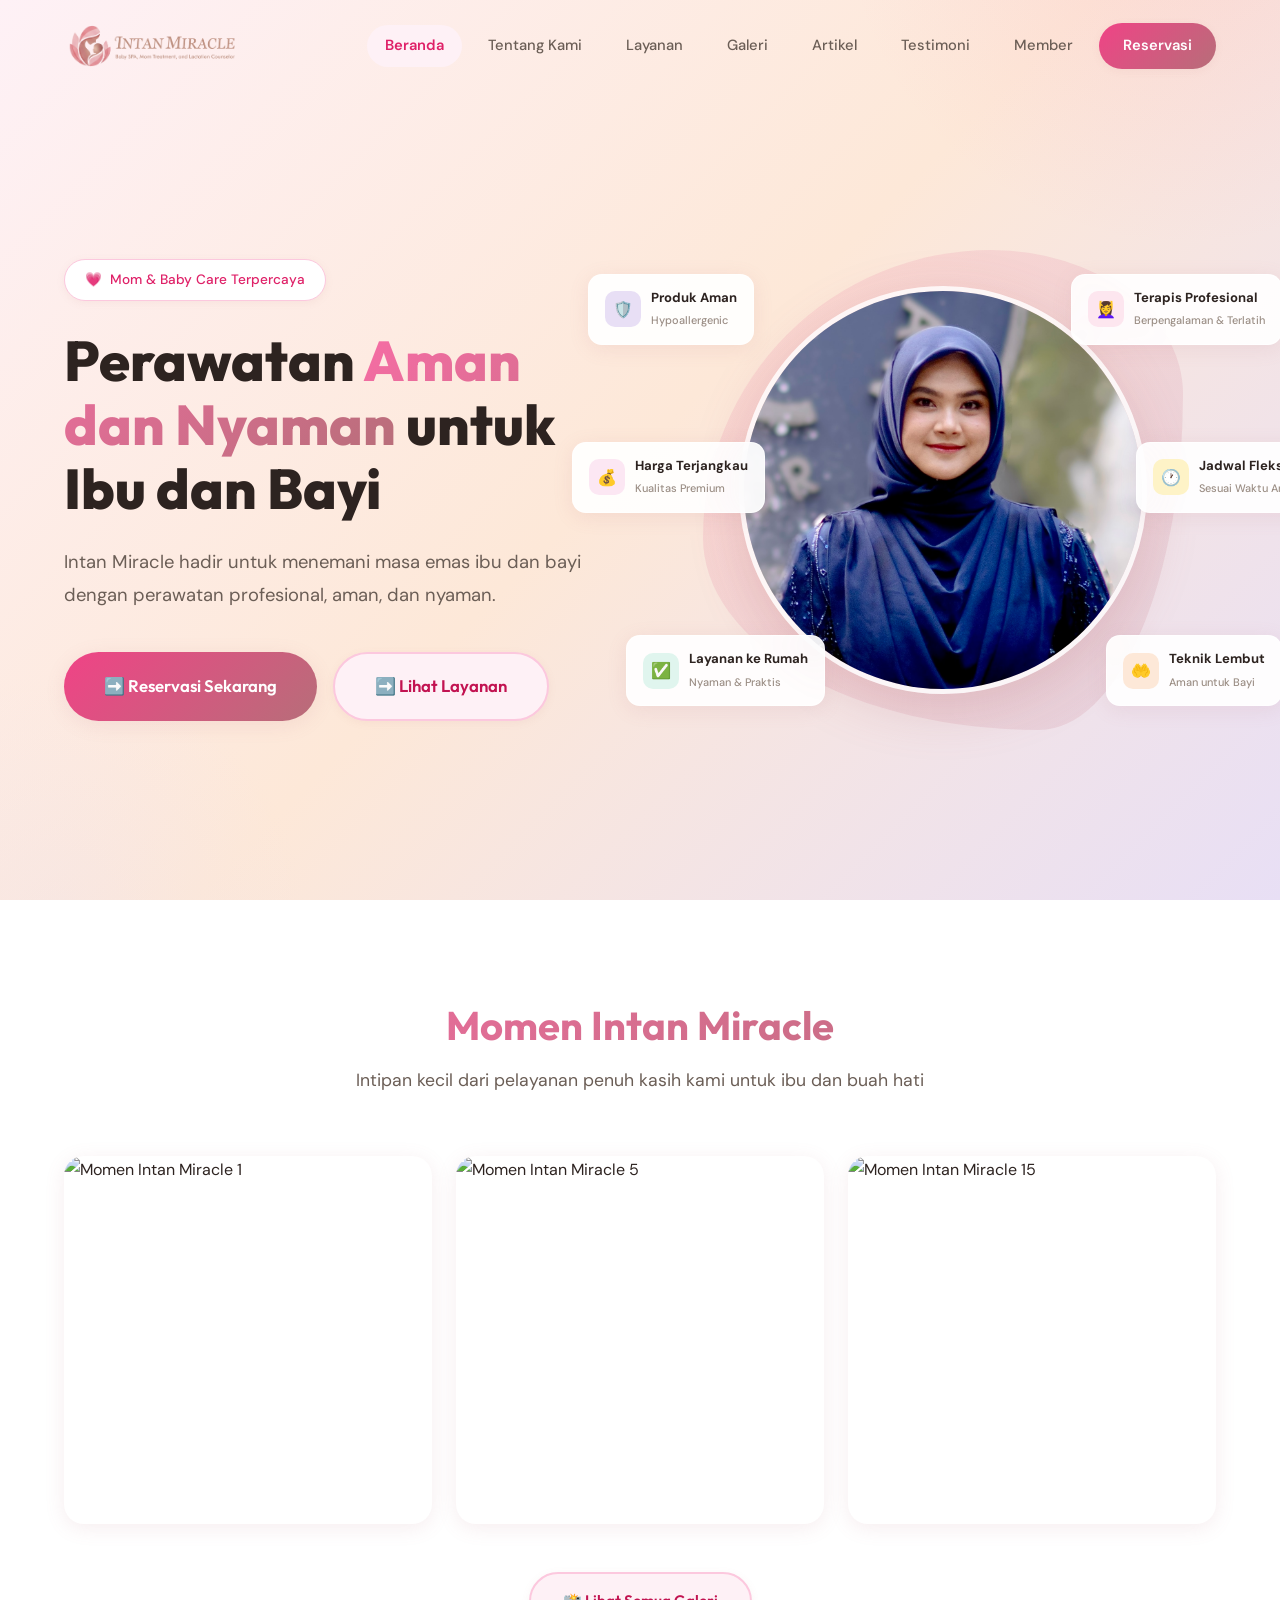
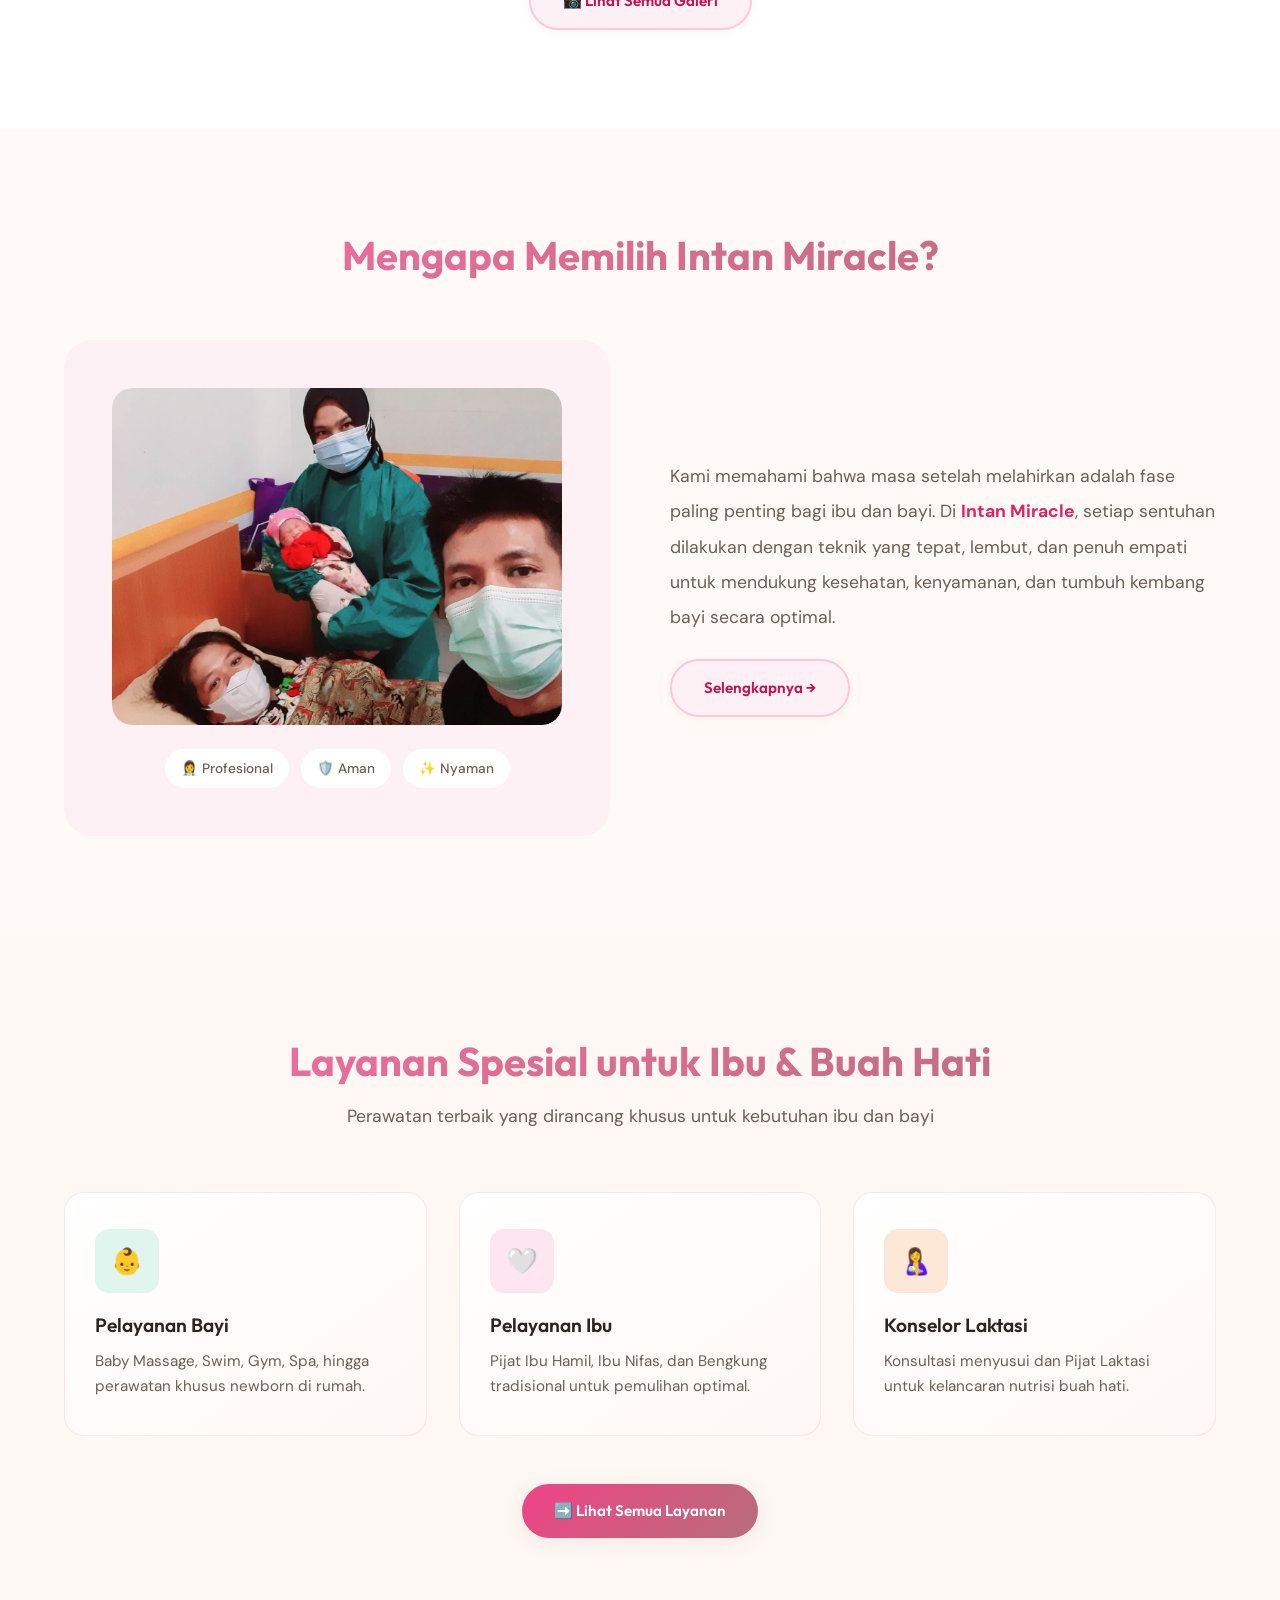
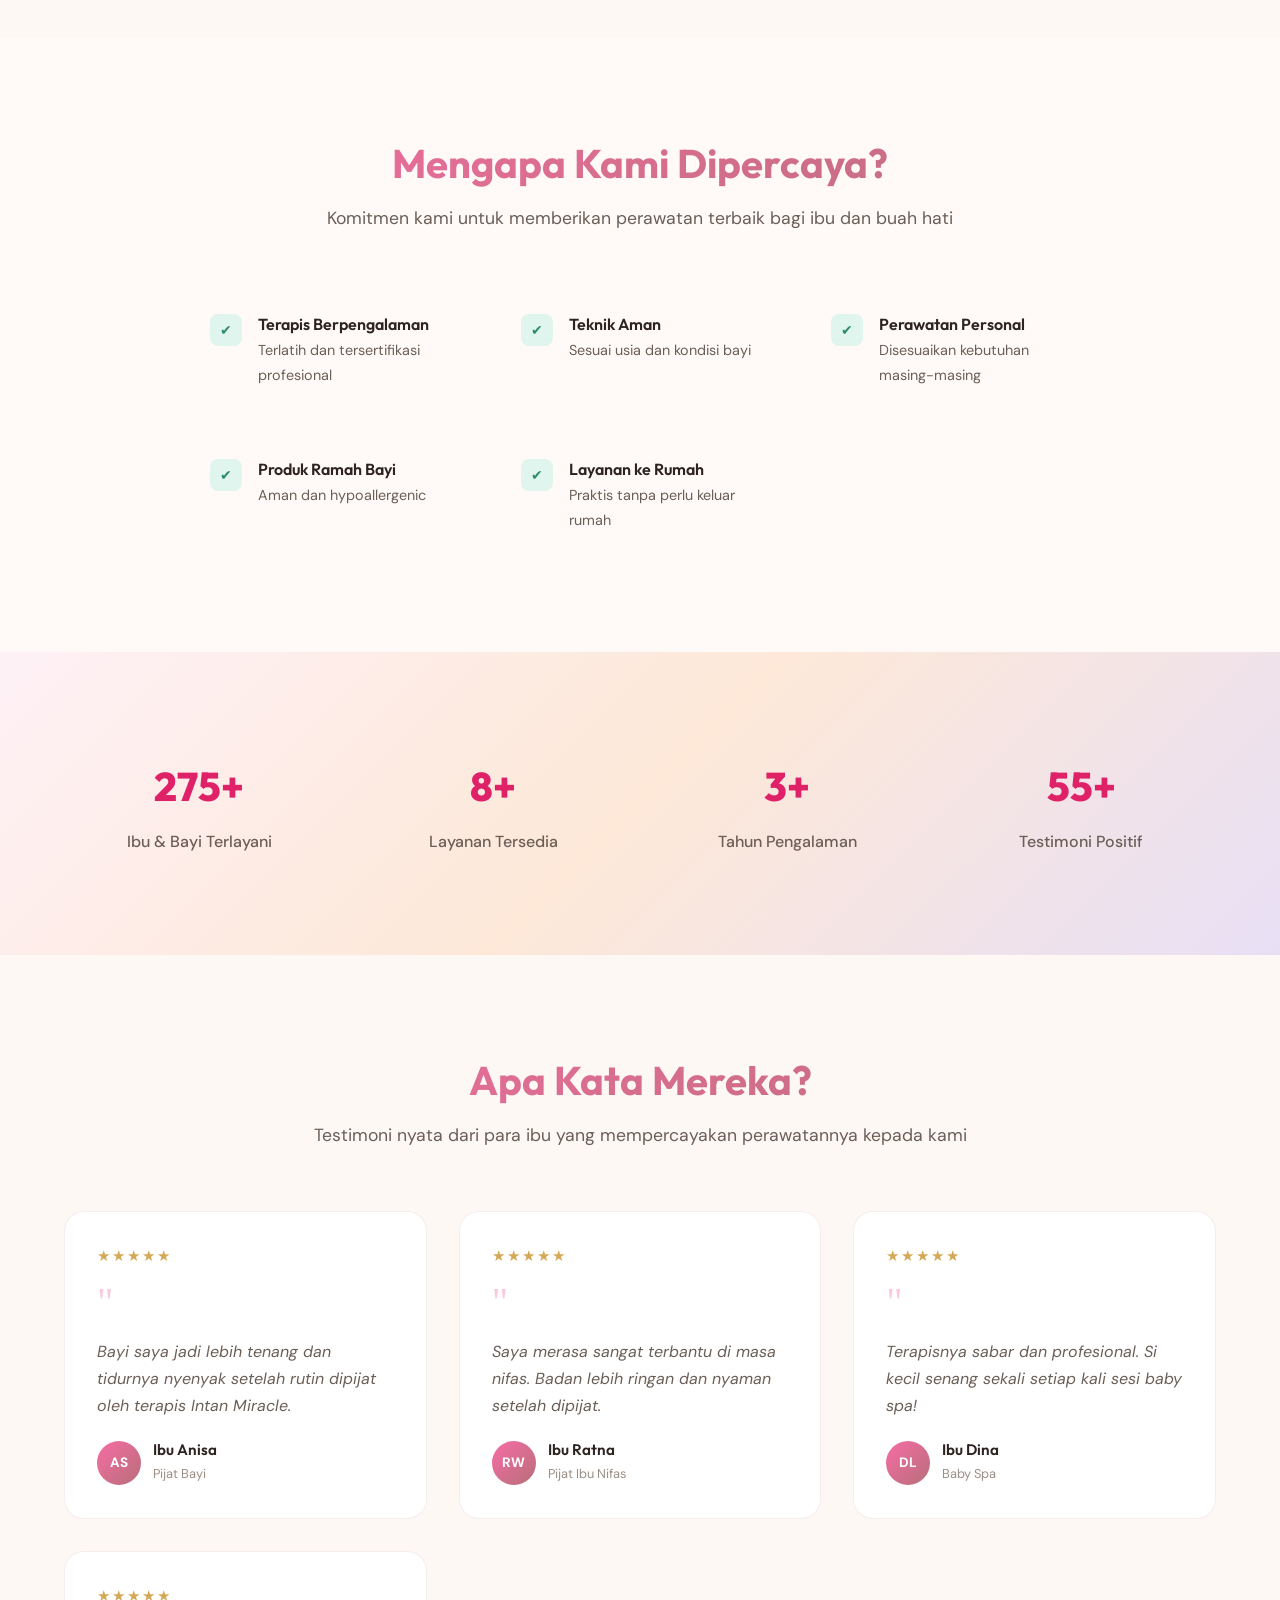
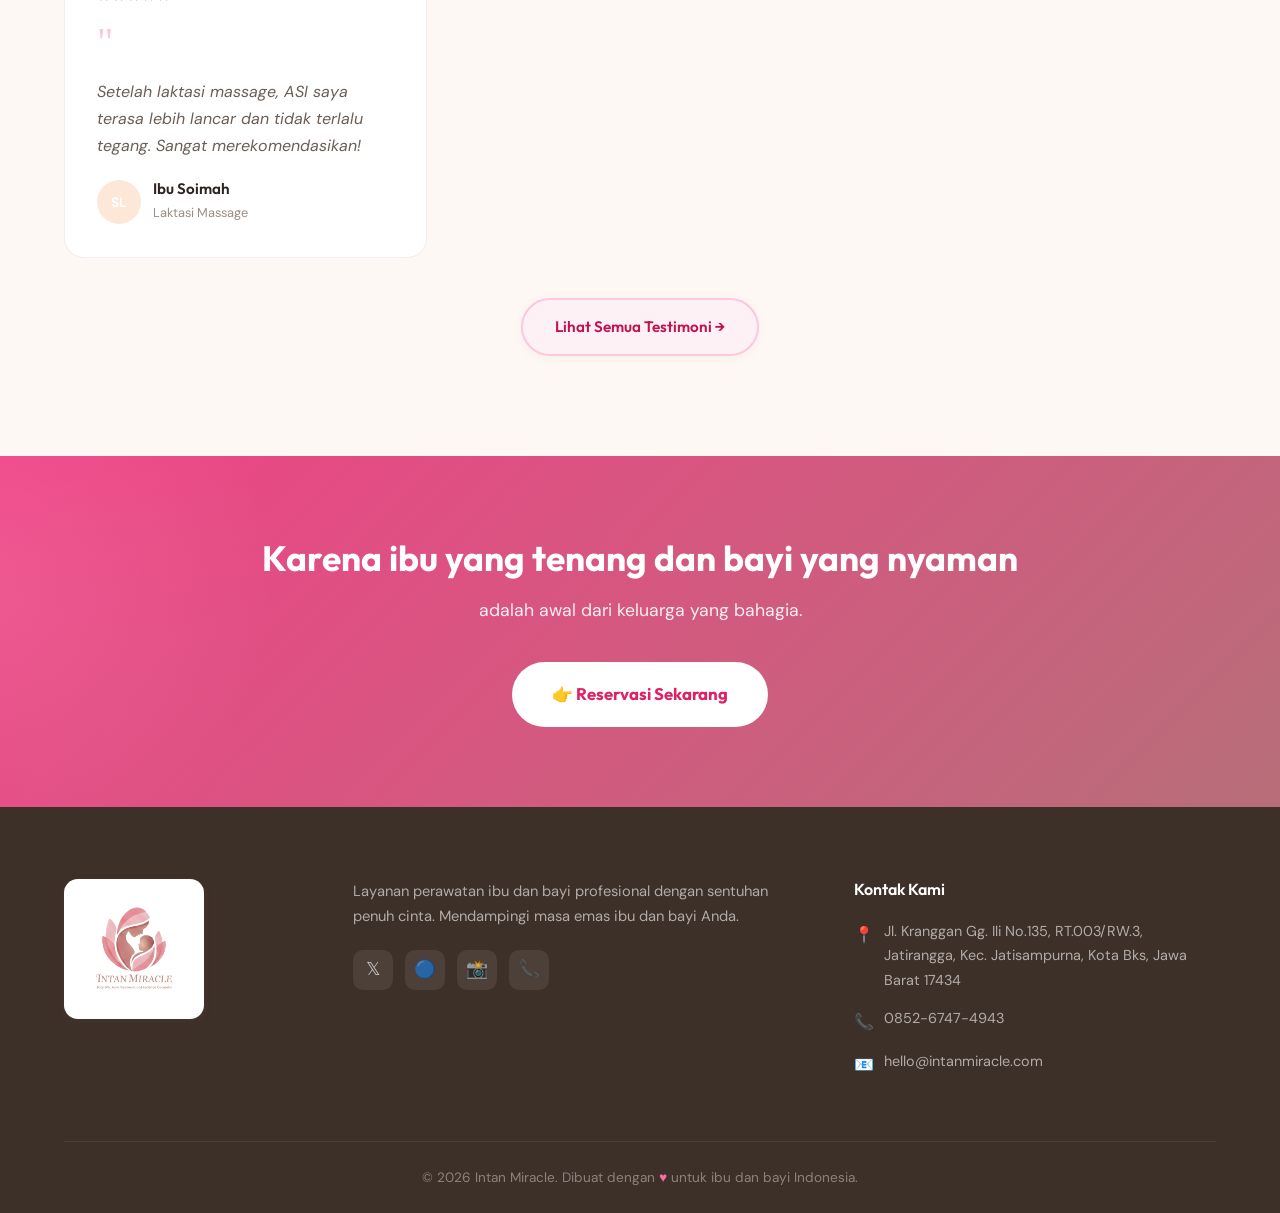
==== commit 5beb37e4: "Integrate Supabase and Member features" ====
--- a/index.html
+++ b/index.html
@@ -10,6 +10,9 @@
   <link rel="stylesheet" href="styles.css">
   <link rel="icon"
     href="data:image/svg+xml,<svg xmlns='http://www.w3.org/2000/svg' viewBox='0 0 100 100'><text y='.9em' font-size='90'>✨</text></svg>">
+    <!-- Supabase JS -->
+    <script src="https://cdn.jsdelivr.net/npm/@supabase/supabase-js@2"></script>
+    <script src="supabase-client.js"></script>
 </head>
 
 <body>
@@ -27,6 +30,7 @@
         <a href="galeri.html">Galeri</a>
         <a href="artikel.html">Artikel</a>
         <a href="testimoni.html">Testimoni</a>
+                <a href="member.html">Member</a>
         <a href="reservasi.html" class="nav-cta">Reservasi</a>
       </div>
       <button class="hamburger" aria-label="Menu">
--- a/styles.css
+++ b/styles.css
@@ -2423,4 +2423,58 @@
   display: block;
   height: 78px;
   /* (200px container height - 44px option height) / 2 */
-}+}
+/* ============================================
+   Member & Auth Area
+   ============================================ */
+.auth-tabs {
+  display: flex;
+  margin-bottom: 24px;
+  border-bottom: 2px solid var(--pink-100);
+}
+
+.auth-tab {
+  flex: 1;
+  padding: 12px;
+  background: none;
+  border: none;
+  font-family: inherit;
+  font-weight: 600;
+  color: var(--text-muted);
+  cursor: pointer;
+  transition: all 0.3s ease;
+}
+
+.auth-tab.active {
+  color: var(--pink-600);
+  border-bottom: 2px solid var(--pink-600);
+  margin-bottom: -2px;
+}
+
+.auth-card, .profile-card {
+  background: white;
+  padding: 40px;
+  border-radius: var(--radius-xl);
+  box-shadow: var(--shadow-lg);
+  margin-bottom: 40px;
+}
+
+.auth-form h3, .profile-card h2 {
+  margin-bottom: 20px;
+  color: var(--text-main);
+}
+
+.btn-secondary {
+  background: var(--pink-50);
+  color: var(--pink-700);
+}
+
+.btn-secondary:hover {
+  background: var(--pink-100);
+}
+
+@media (max-width: 768px) {
+  .auth-card, .profile-card {
+    padding: 24px;
+  }
+}
